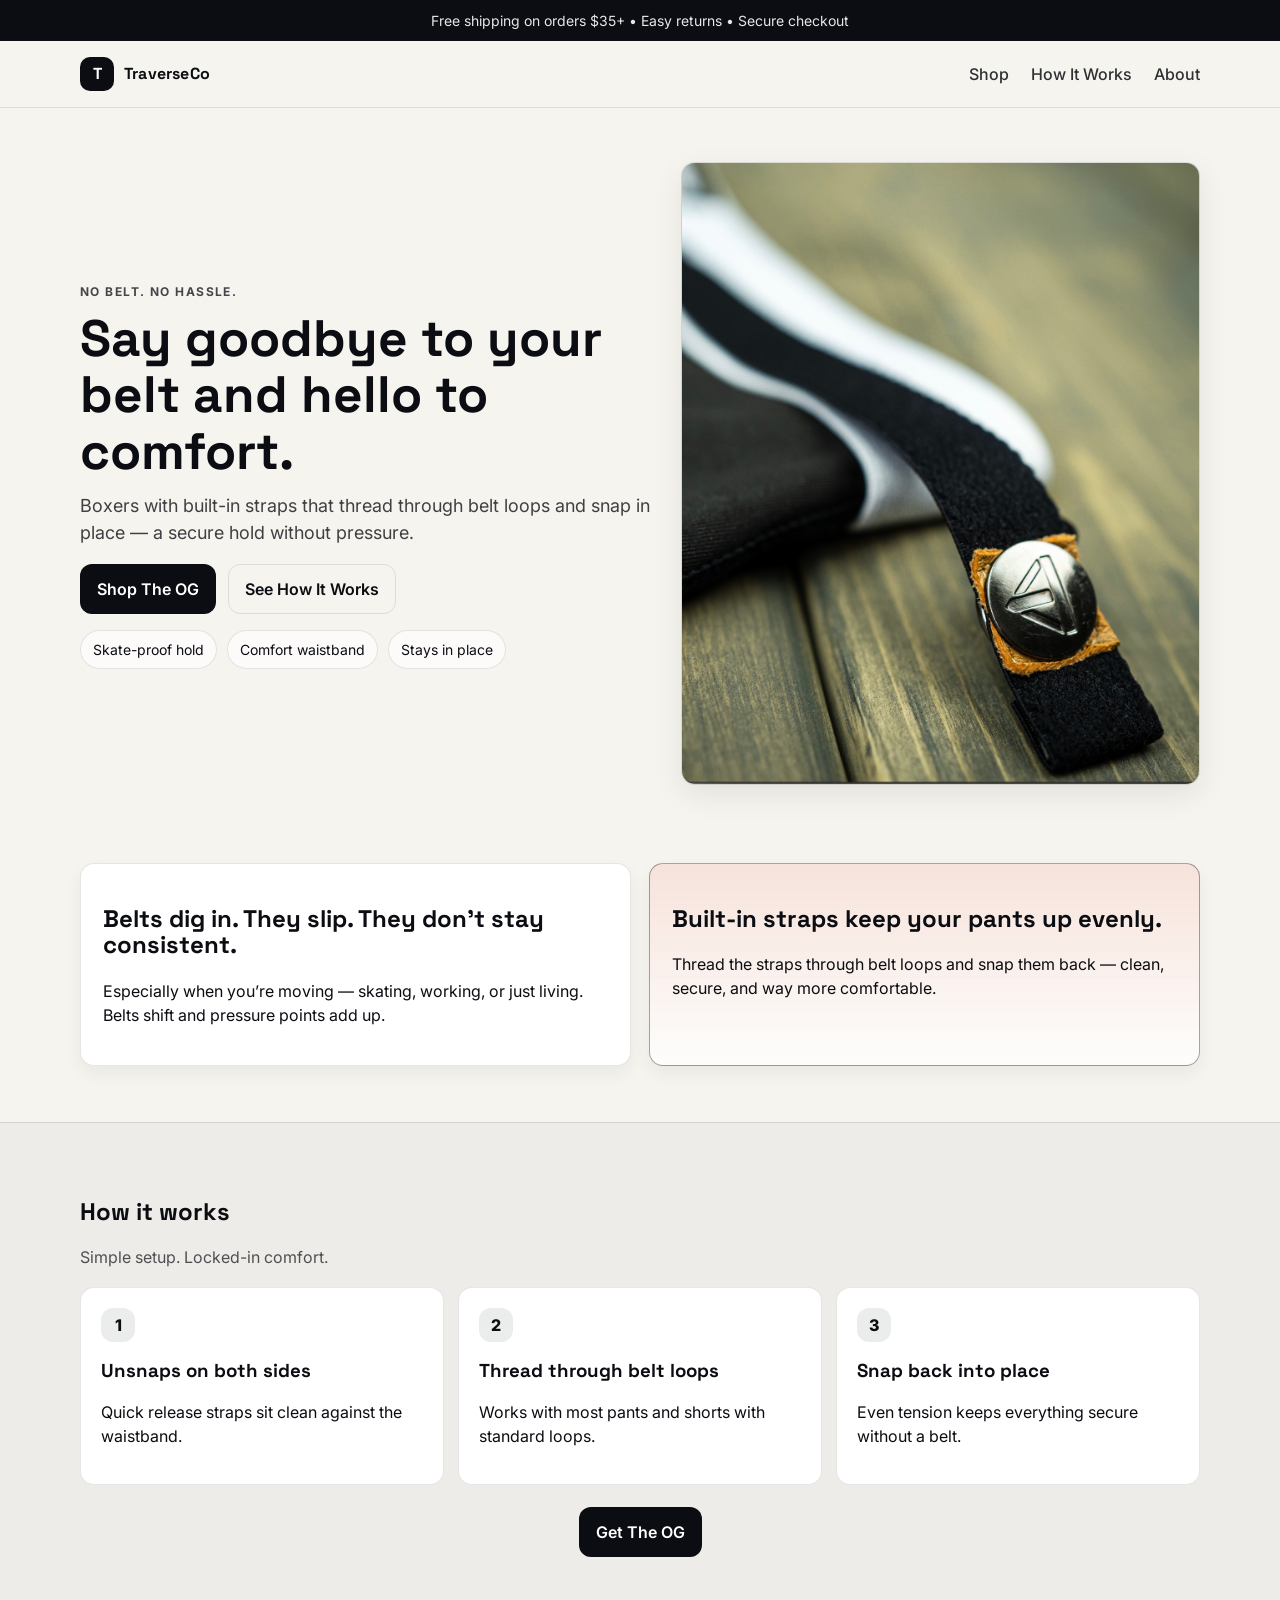
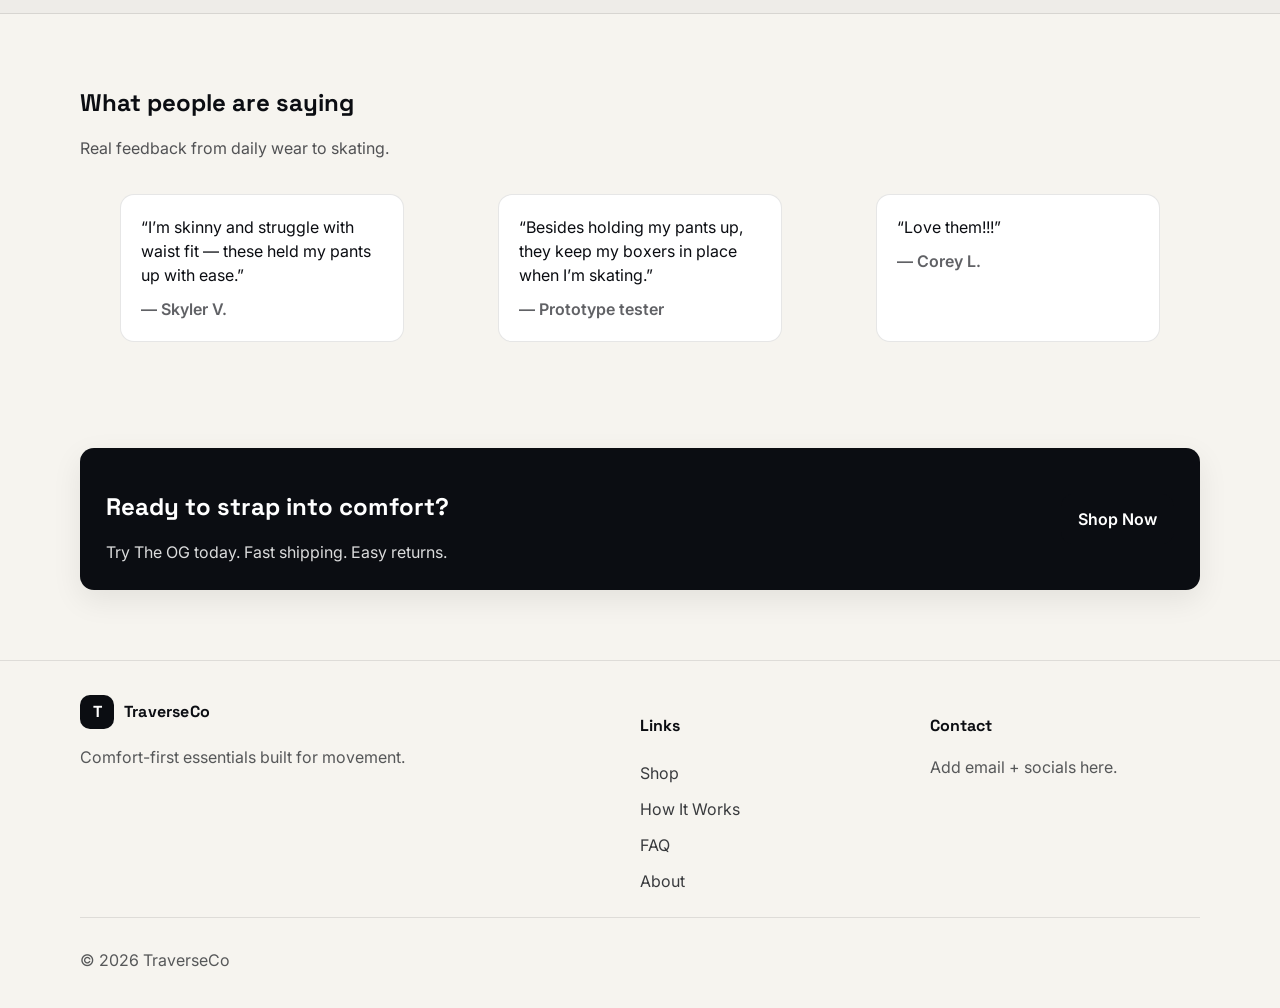
==== index.html @ 4d628160 "Add files via upload" ====
<!doctype html>
<html lang="en">
<head>
  <meta charset="utf-8" />
  <meta name="viewport" content="width=device-width,initial-scale=1" />
  <title>TraverseCo — Strap Into Comfort</title>
  <meta name="description" content="Built-in straps that keep your pants up without a belt. Comfort-first, skate-proof, everyday-ready." />

  <!-- Fonts -->
  <link rel="preconnect" href="https://fonts.googleapis.com">
  <link rel="preconnect" href="https://fonts.gstatic.com" crossorigin>
  <link href="https://fonts.googleapis.com/css2?family=Inter:wght@400;500;600&family=Space+Grotesk:wght@500;600;700&display=swap" rel="stylesheet">

  <link rel="stylesheet" href="css/style.css" />
</head>
<body>

  <!-- Top bar -->
  <div class="topbar">
    <div class="container">
      <p>Free shipping on orders $35+ • Easy returns • Secure checkout</p>
    </div>
  </div>

  <!-- Header -->
  <header class="header">
    <div class="container header-inner">
      <a class="brand" href="index.html" aria-label="TraverseCo Home">
        <span class="brand-mark">T</span>
        <span class="brand-name">TraverseCo</span>
      </a>

      <nav class="nav" aria-label="Primary">
        <a href="product.html">Shop</a>
        <a href="how-it-works.html">How It Works</a>
        <a href="about.html">About</a>
      </nav>

      <button class="hamburger" aria-label="Open menu" aria-expanded="false">
        <span></span><span></span><span></span>
      </button>
    </div>

    <div class="mobile-nav" hidden>
      <a href="product.html">Shop</a>
      <a href="how-it-works.html">How It Works</a>
      <a href="faq.html">FAQ</a>
      <a href="about.html">About</a>
    </div>
  </header>

  <!-- Hero -->
  <main>
    <section class="hero">
      <div class="container hero-grid">

        <div class="hero-copy">
          <p class="eyebrow">No belt. No hassle.</p>
          <h1>Say goodbye to your belt and hello to comfort.</h1>
          <p class="lead">
            Boxers with built-in straps that thread through belt loops and snap in place — a secure hold without pressure.
          </p>

          <div class="hero-ctas">
            <a class="btn btn-primary" href="product.html">Shop The OG</a>
            <a class="btn btn-outline" href="how-it-works.html">See How It Works</a>
          </div>

          <div class="trust-row">
            <div class="trust-pill">Skate-proof hold</div>
            <div class="trust-pill">Comfort waistband</div>
            <div class="trust-pill">Stays in place</div>
          </div>
        </div>

        <div class="hero-media" role="img" aria-label="Product lifestyle image">
          <!-- Replace with your own image -->
          <div class="media-card">
            <img src="assets/hero.jpg" alt="TraverseCo built-in strap system" class="hero-img">
        </div>

      </div>
    </section>

    <!-- Problem/Solution -->
    <section class="section">
      <div class="container two-col">
        <div class="card">
          <h2>Belts dig in. They slip. They don’t stay consistent.</h2>
          <p>Especially when you’re moving — skating, working, or just living. Belts shift and pressure points add up.</p>
        </div>
        <div class="card accent">
          <h2>Built-in straps keep your pants up evenly.</h2>
          <p>Thread the straps through belt loops and snap them back — clean, secure, and way more comfortable.</p>
        </div>
      </div>
    </section>

    <!-- How it works (3 steps) -->
    <section class="section section-muted">
      <div class="container">
        <div class="section-head">
          <h2>How it works</h2>
          <p>Simple setup. Locked-in comfort.</p>
        </div>

        <div class="steps">
          <article class="step">
            <div class="step-num">1</div>
            <h3>Unsnaps on both sides</h3>
            <p>Quick release straps sit clean against the waistband.</p>
          </article>
          <article class="step">
            <div class="step-num">2</div>
            <h3>Thread through belt loops</h3>
            <p>Works with most pants and shorts with standard loops.</p>
          </article>
          <article class="step">
            <div class="step-num">3</div>
            <h3>Snap back into place</h3>
            <p>Even tension keeps everything secure without a belt.</p>
          </article>
        </div>

        <div class="center">
          <a class="btn btn-primary" href="product.html">Get The OG</a>
        </div>
      </div>
    </section>

    <!-- Reviews -->
    <section class="section">
      <div class="container">
        <div class="section-head">
          <h2>What people are saying</h2>
          <p>Real feedback from daily wear to skating.</p>
        </div>

        <div class="reviews">
          <figure class="review">
            <blockquote>“I’m skinny and struggle with waist fit — these held my pants up with ease.”</blockquote>
            <figcaption>— Skyler V.</figcaption>
          </figure>
          <figure class="review">
            <blockquote>“Besides holding my pants up, they keep my boxers in place when I’m skating.”</blockquote>
            <figcaption>— Prototype tester</figcaption>
          </figure>
          <figure class="review">
            <blockquote>“Love them!!!”</blockquote>
            <figcaption>— Corey L.</figcaption>
          </figure>
        </div>
      </div>
    </section>

    <!-- CTA -->
    <section class="section cta">
      <div class="container cta-inner">
        <div>
          <h2>Ready to strap into comfort?</h2>
          <p>Try The OG today. Fast shipping. Easy returns.</p>
        </div>
        <a class="btn btn-primary" href="product.html">Shop Now</a>
      </div>
    </section>
  </main>

  <!-- Footer -->
  <footer class="footer">
    <div class="container footer-grid">
      <div>
        <div class="brand brand-footer">
          <span class="brand-mark">T</span>
          <span class="brand-name">TraverseCo</span>
        </div>
        <p class="muted">Comfort-first essentials built for movement.</p>
      </div>

      <div>
        <h4>Links</h4>
        <a href="product.html">Shop</a>
        <a href="how-it-works.html">How It Works</a>
        <a href="faq.html">FAQ</a>
        <a href="about.html">About</a>
      </div>

      <div>
        <h4>Contact</h4>
        <p class="muted">Add email + socials here.</p>
      </div>
    </div>
    <div class="container footer-bottom">
      <p class="muted">© <span id="year"></span> TraverseCo</p>
    </div>
  </footer>

  <script src="js/main.js"></script>
</body>
</html>
---- css/style.css ----
:root{
    --ink:#0b0d12;
    --bg:#f6f4ef;
    --muted:#8a8f98;
    --card:#ffffff;
    --border:rgba(11,13,18,.10);
    --accent:#ff4d2e; /* change this if you want a different pop color */
    --radius:14px;
    --shadow: 0 10px 30px rgba(11,13,18,.08);
  }
  
  *{box-sizing:border-box}
  html,body{height:100%}
  body{
    margin:0;
    font-family: Inter, system-ui, -apple-system, Segoe UI, Roboto, Arial, sans-serif;
    background:var(--bg);
    color:var(--ink);
    line-height:1.5;
  }
  a{color:inherit;text-decoration:none}
  img{max-width:100%;display:block}
  
  .container{width:min(1120px,92%);margin:0 auto}
  
  .topbar{
    background:var(--ink);
    color:#fff;
    font-size:14px;
  }
  .topbar p{margin:0;padding:10px 0;text-align:center;opacity:.9}
  
  .header{
    position:sticky; top:0; z-index:50;
    background:rgba(246,244,239,.86);
    backdrop-filter: blur(10px);
    border-bottom:1px solid var(--border);
  }
  .header-inner{
    display:flex; align-items:center; gap:20px;
    padding:16px 0;
  }
  .brand{display:flex; align-items:center; gap:10px; font-weight:700}
  .brand-mark{
    width:34px; height:34px; border-radius:10px;
    display:grid; place-items:center;
    background:var(--ink); color:#fff;
    font-family:"Space Grotesk", Inter, sans-serif;
  }
  .brand-name{font-family:"Space Grotesk", Inter, sans-serif; letter-spacing:.2px}
  
  .nav{margin-left:auto; display:flex; gap:22px; font-weight:500}
  .nav a{opacity:.85}
  .nav a:hover{opacity:1}
  
  .header-actions{display:flex; gap:10px}
  
  .hamburger{
    display:none;
    width:44px; height:44px;
    border:1px solid var(--border);
    background:transparent;
    border-radius:12px;
  }
  .hamburger span{
    display:block;
    height:2px;
    background:var(--ink);
    margin:6px 10px;
    border-radius:10px;
  }
  .mobile-nav{
    border-top:1px solid var(--border);
    padding:10px 0 16px;
  }
  .mobile-nav a{display:block;padding:10px 4%}
  
  .btn{
    display:inline-flex; align-items:center; justify-content:center;
    padding:12px 16px;
    border-radius:12px;
    font-weight:600;
    border:1px solid transparent;
    transition: transform .12s ease, opacity .12s ease, background .12s ease;
  }
  .btn:hover{transform: translateY(-1px)}
  .btn-primary{background:var(--ink); color:#fff}
  .btn-outline{background:transparent; border-color:var(--border)}
  .btn-ghost{background:transparent; border-color:transparent}
  
  .hero{padding:54px 0 22px}
  .hero-grid{
    display:grid;
    grid-template-columns: 1.05fr .95fr;
    gap:28px;
    align-items:center;
  }
  .eyebrow{
    display:inline-block;
    font-weight:700;
    letter-spacing:.12em;
    text-transform:uppercase;
    font-size:12px;
    opacity:.75;
    margin:0 0 10px;
  }
  h1,h2,h3,h4{
    font-family:"Space Grotesk", Inter, sans-serif;
    line-height:1.1;
  }
  h1{font-size: clamp(34px, 4vw, 54px); margin:0 0 12px}
  .lead{font-size:18px; color:rgba(11,13,18,.78); margin:0 0 18px}
  .hero-ctas{display:flex; gap:12px; flex-wrap:wrap}
  
  .trust-row{display:flex; gap:10px; flex-wrap:wrap; margin-top:16px}
  .trust-pill{
    padding:8px 12px;
    border-radius:999px;
    border:1px solid var(--border);
    background:rgba(255,255,255,.65);
    font-size:14px;
  }
  
  .hero-media .media-card{
    border-radius:var(--radius);
    background:linear-gradient(180deg, rgba(11,13,18,.06), rgba(11,13,18,.02));
    border:1px solid var(--border);
    box-shadow:var(--shadow);
    min-height:360px;
    display:grid;
    place-items:center;
    overflow:hidden;
  }
  .media-placeholder{
    opacity:.6;
    font-weight:600;
  }
  
  .section{padding:56px 0}
  .section-muted{background:rgba(11,13,18,.03); border-top:1px solid var(--border); border-bottom:1px solid var(--border)}
  .section-head{margin-bottom:18px}
  .section-head p{margin:6px 0 0; color:rgba(11,13,18,.70)}
  
  .two-col{
    display:grid;
    grid-template-columns:1fr 1fr;
    gap:18px;
  }
  .card{
    background:var(--card);
    border:1px solid var(--border);
    border-radius:var(--radius);
    padding:22px;
    box-shadow: 0 8px 18px rgba(11,13,18,.05);
  }
  .card.accent{
    border-color:rgba(0, 0, 0, 0.35);
    background:linear-gradient(180deg, rgba(255,77,46,.10), rgba(255,255,255,.8));
  }
  
  .steps{
    display:grid;
    grid-template-columns:repeat(3, 1fr);
    gap:14px;
    margin-top:18px;
  }
  .step{
    background:var(--card);
    border:1px solid var(--border);
    border-radius:var(--radius);
    padding:20px;
  }
  .step-num{
    width:34px;height:34px;border-radius:12px;
    display:grid;place-items:center;
    background:rgba(11,13,18,.08);
    font-weight:800;
    margin-bottom:10px;
  }
  .center{text-align:center;margin-top:22px}
  
  .reviews{
    display:grid;
    grid-template-columns:repeat(3, 1fr);
    gap:14px;
  }
  .review{
    background:var(--card);
    border:1px solid var(--border);
    border-radius:var(--radius);
    padding:20px;
  }
  .review blockquote{margin:0 0 10px; font-size:16px}
  .review figcaption{color:rgba(11,13,18,.65); font-weight:600}
  
  .cta{padding:34px 0 70px}
  .cta-inner{
    border-radius:var(--radius);
    background:var(--ink);
    color:#fff;
    padding:26px;
    display:flex;
    justify-content:space-between;
    align-items:center;
    gap:16px;
    box-shadow:var(--shadow);
  }
  .cta-inner p{margin:6px 0 0; opacity:.85}
  
  .footer{
    border-top:1px solid var(--border);
    padding:34px 0 20px;
  }
  .footer-grid{
    display:grid;
    grid-template-columns: 1.2fr .6fr .6fr;
    gap:20px;
  }
  .footer a{display:block; padding:6px 0; opacity:.8}
  .footer a:hover{opacity:1}
  .muted{color:rgba(11,13,18,.68)}
  .footer-bottom{border-top:1px solid var(--border); margin-top:18px; padding-top:14px}
  
  @media (max-width: 900px){
    .nav, .header-actions{display:none}
    .hamburger{display:inline-block; margin-left:auto}
    .hero-grid{grid-template-columns:1fr}
    .two-col{grid-template-columns:1fr}
    .steps{grid-template-columns:1fr}
    .reviews{grid-template-columns:1fr}
    .footer-grid{grid-template-columns:1fr}
  }
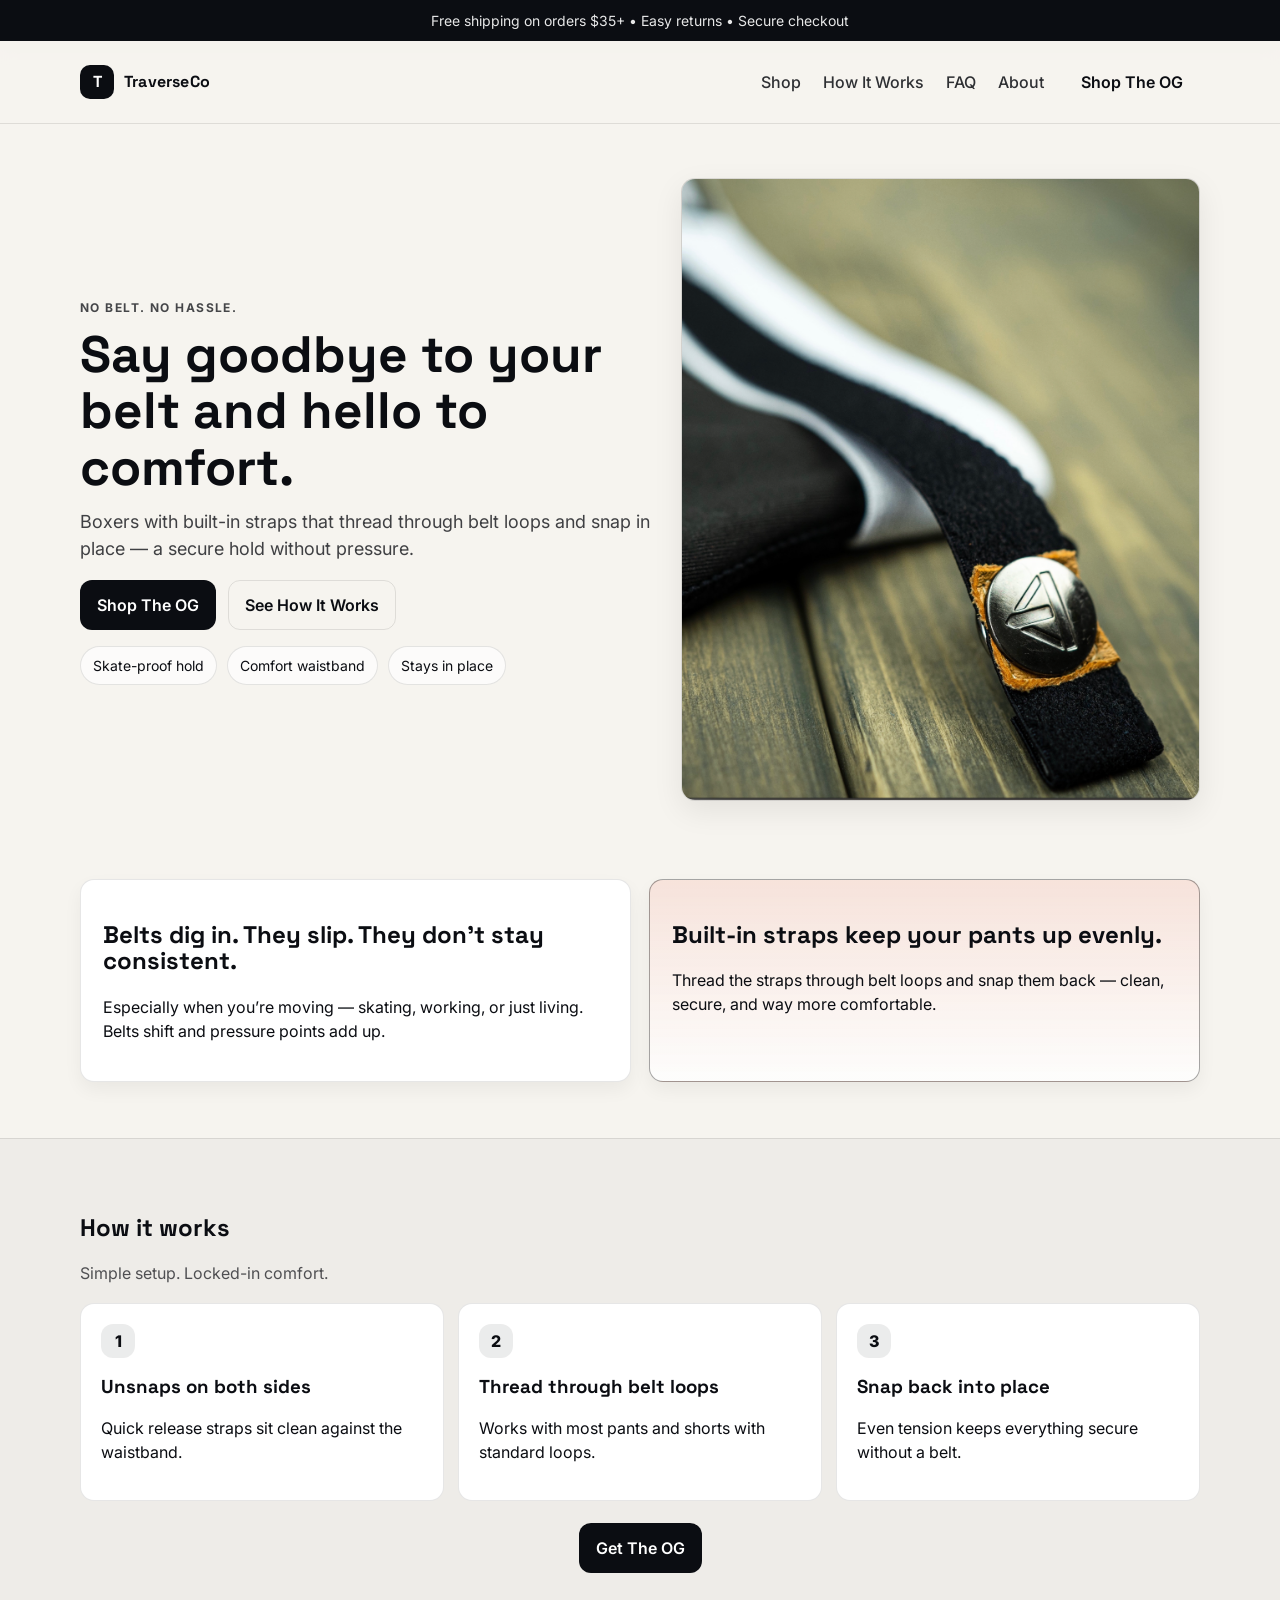
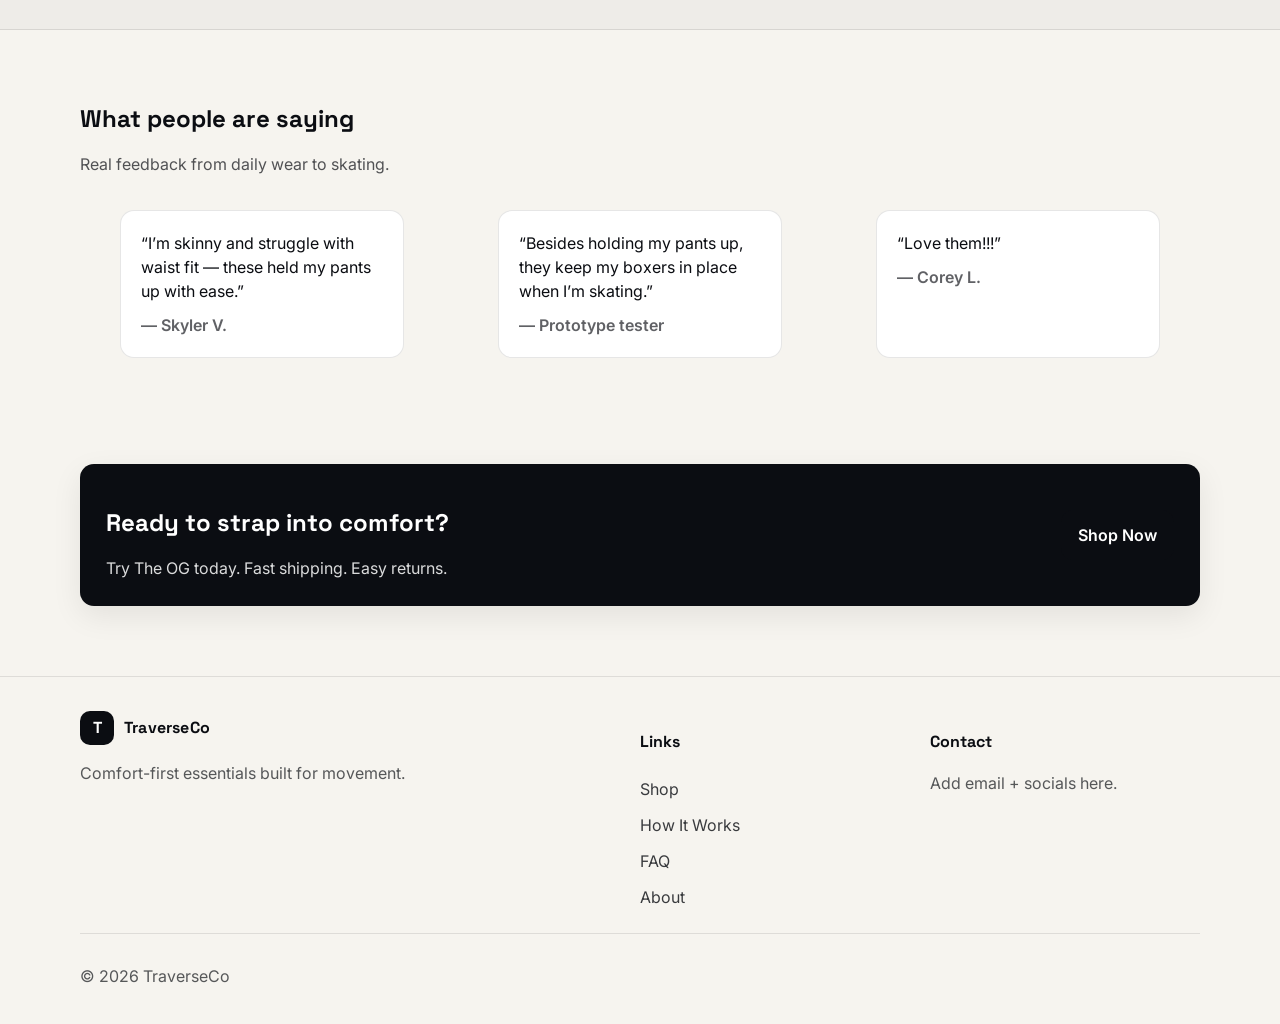
==== commit b08d6ad1: "Fix shop links + routing" ====
--- a/index.html
+++ b/index.html
@@ -31,10 +31,15 @@
       </a>
 
       <nav class="nav" aria-label="Primary">
-        <a href="product.html">Shop</a>
+        <a href="https://shop.transverseco.com/products/the-og">Shop</a>
         <a href="how-it-works.html">How It Works</a>
+        <a href="faq.html">FAQ</a>
         <a href="about.html">About</a>
       </nav>
+
+      <div class="header-actions">
+        <a class="btn btn-ghost" href="https://shop.transverseco.com/products/the-og">Shop The OG</a>
+      </div>
 
       <button class="hamburger" aria-label="Open menu" aria-expanded="false">
         <span></span><span></span><span></span>
@@ -42,7 +47,7 @@
     </div>
 
     <div class="mobile-nav" hidden>
-      <a href="product.html">Shop</a>
+      <a href="https://shop.transverseco.com/products/the-og">Shop</a>
       <a href="how-it-works.html">How It Works</a>
       <a href="faq.html">FAQ</a>
       <a href="about.html">About</a>
@@ -62,7 +67,7 @@
           </p>
 
           <div class="hero-ctas">
-            <a class="btn btn-primary" href="product.html">Shop The OG</a>
+            <a class="btn btn-primary" href="https://shop.transverseco.com/products/the-og">Shop The OG</a>
             <a class="btn btn-outline" href="how-it-works.html">See How It Works</a>
           </div>
 
@@ -123,7 +128,7 @@
         </div>
 
         <div class="center">
-          <a class="btn btn-primary" href="product.html">Get The OG</a>
+          <a class="btn btn-primary" href="https://shop.transverseco.com/products/the-og">Get The OG</a>
         </div>
       </div>
     </section>
@@ -160,7 +165,7 @@
           <h2>Ready to strap into comfort?</h2>
           <p>Try The OG today. Fast shipping. Easy returns.</p>
         </div>
-        <a class="btn btn-primary" href="product.html">Shop Now</a>
+        <a class="btn btn-primary" href="https://shop.transverseco.com/products/the-og">Shop Now</a>
       </div>
     </section>
   </main>
@@ -178,7 +183,7 @@
 
       <div>
         <h4>Links</h4>
-        <a href="product.html">Shop</a>
+        <a href="https://shop.transverseco.com/products/the-og">Shop</a>
         <a href="how-it-works.html">How It Works</a>
         <a href="faq.html">FAQ</a>
         <a href="about.html">About</a>
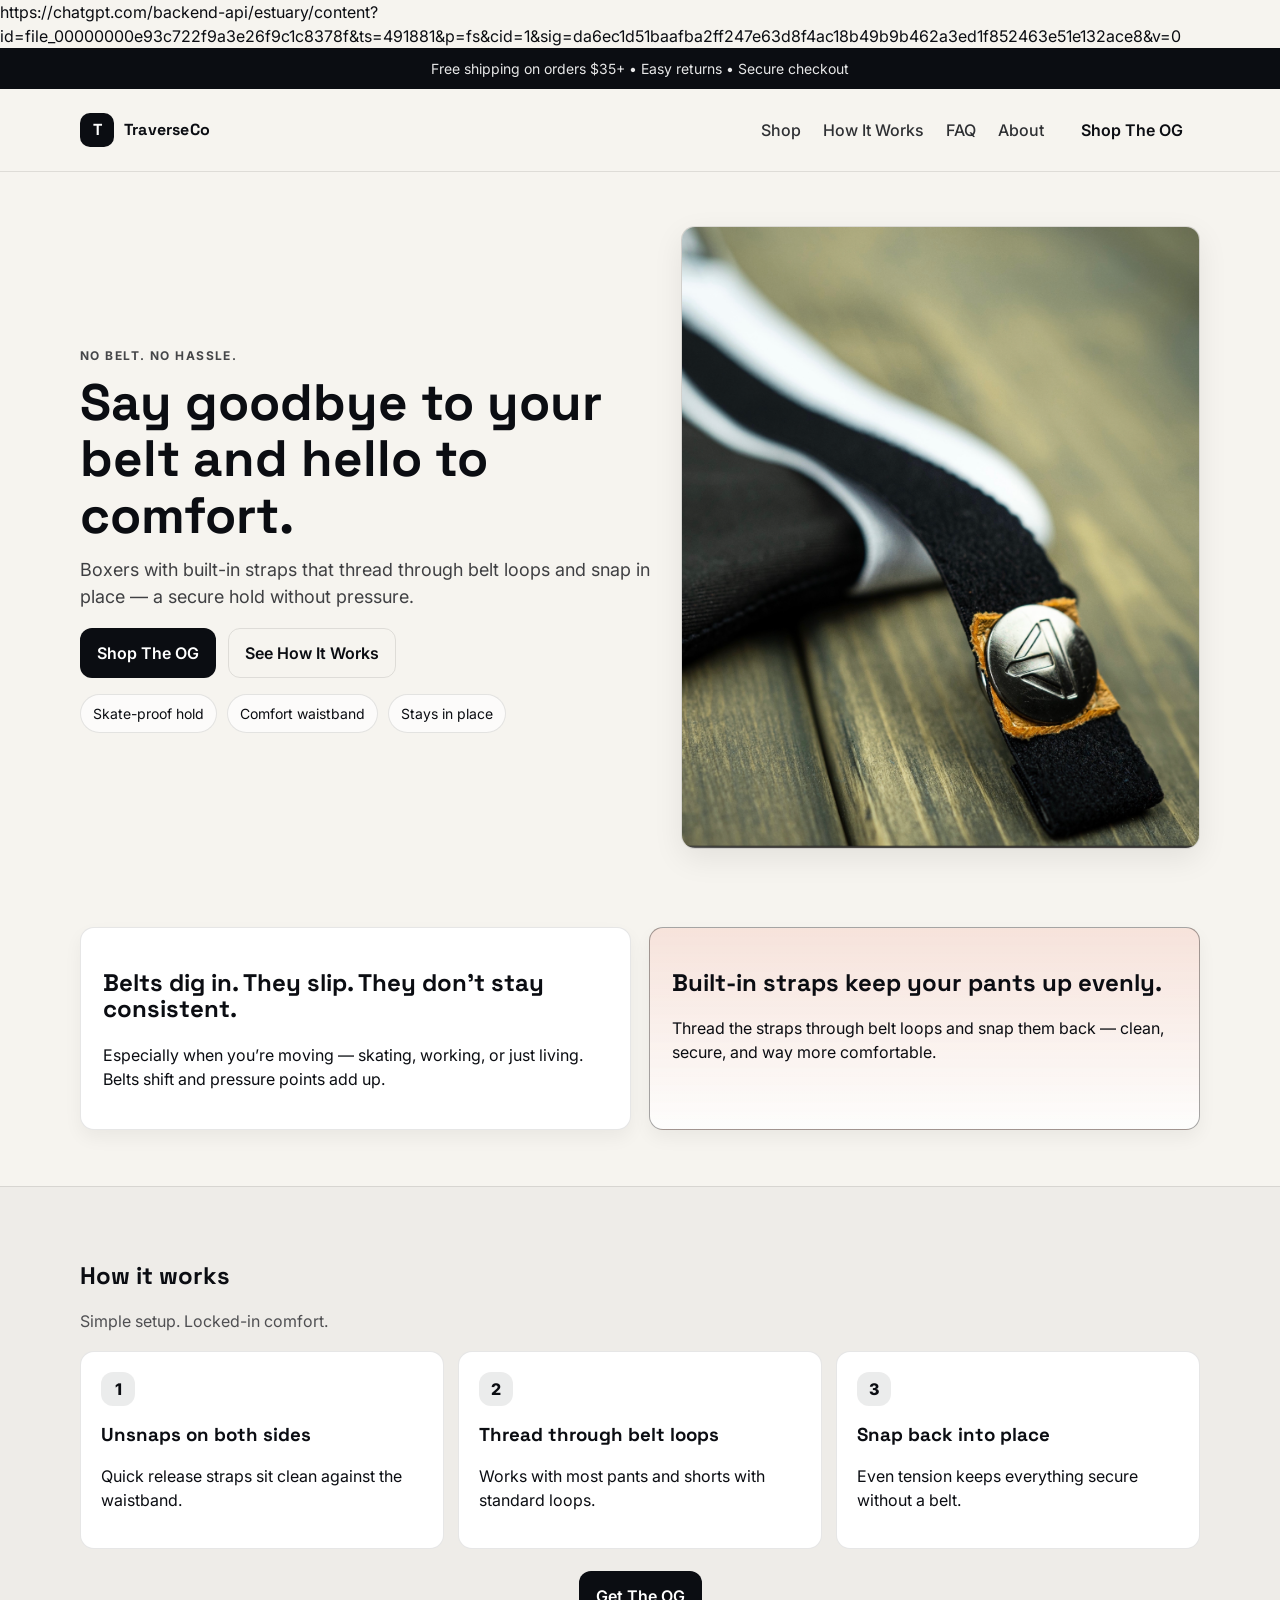
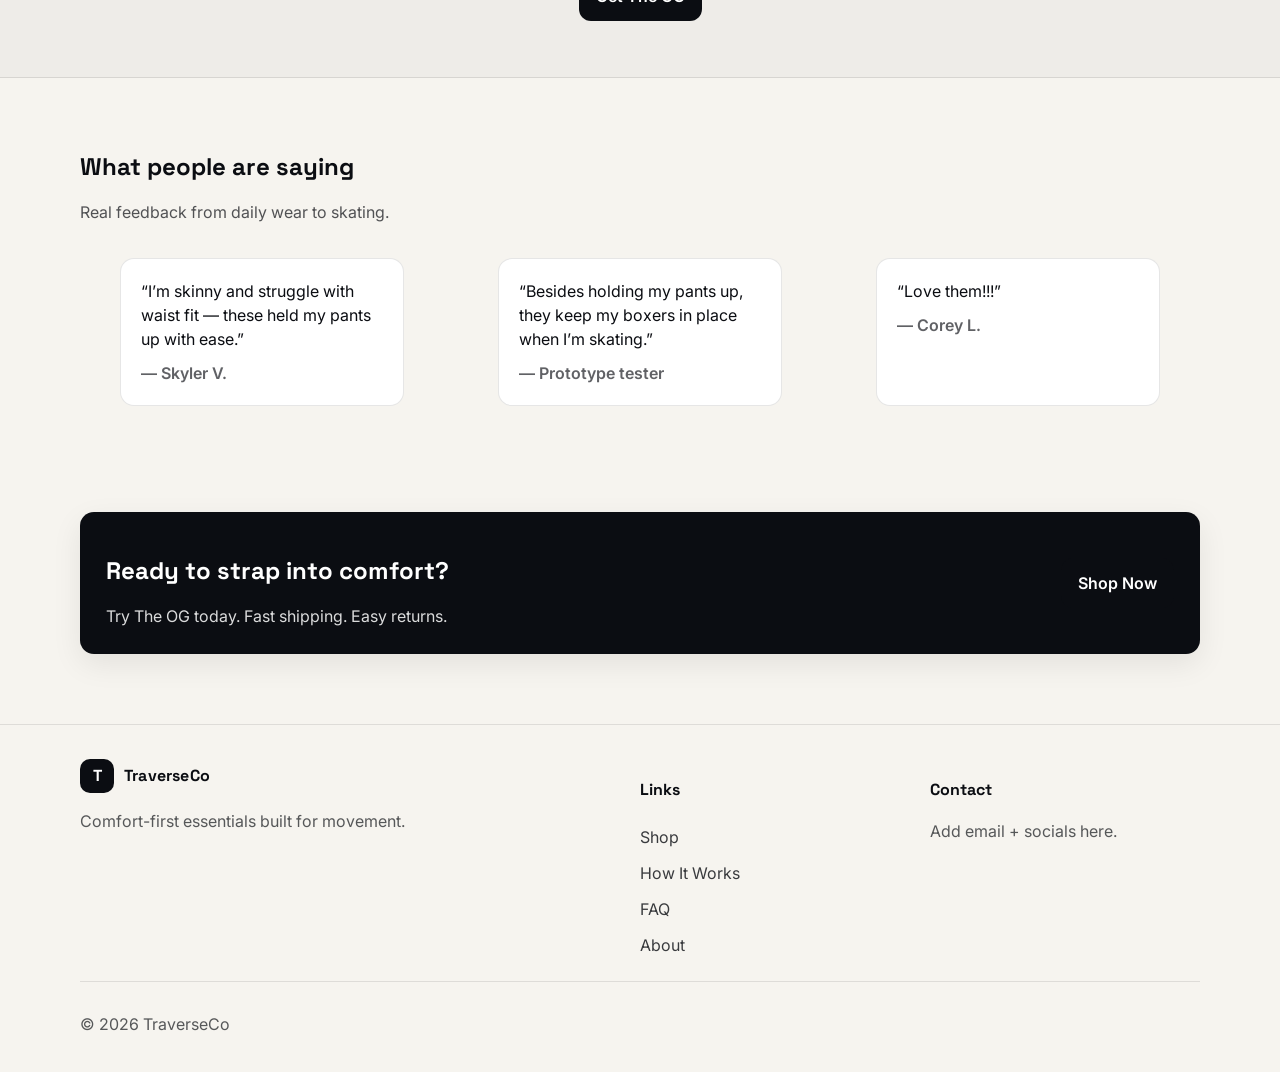
==== commit 5662b9ec: "Add custom favicon" ====
--- a/index.html
+++ b/index.html
@@ -4,12 +4,14 @@
   <meta charset="utf-8" />
   <meta name="viewport" content="width=device-width,initial-scale=1" />
   <title>TraverseCo — Strap Into Comfort</title>
+  <link rel="icon" type="image/png" href="assets/favicon.png">
+
   <meta name="description" content="Built-in straps that keep your pants up without a belt. Comfort-first, skate-proof, everyday-ready." />
 
   <!-- Fonts -->
   <link rel="preconnect" href="https://fonts.googleapis.com">
   <link rel="preconnect" href="https://fonts.gstatic.com" crossorigin>
-  <link href="https://fonts.googleapis.com/css2?family=Inter:wght@400;500;600&family=Space+Grotesk:wght@500;600;700&display=swap" rel="stylesheet">
+  <link href="https://fonts.googleapis.com/css2?family=Inter:wght@400;500;600&family=Space+Grotesk:wght@500;600;700&display=swap" rel="stylesheet">https://chatgpt.com/backend-api/estuary/content?id=file_00000000e93c722f9a3e26f9c1c8378f&ts=491881&p=fs&cid=1&sig=da6ec1d51baafba2ff247e63d8f4ac18b49b9b462a3ed1f852463e51e132ace8&v=0
 
   <link rel="stylesheet" href="css/style.css" />
 </head>
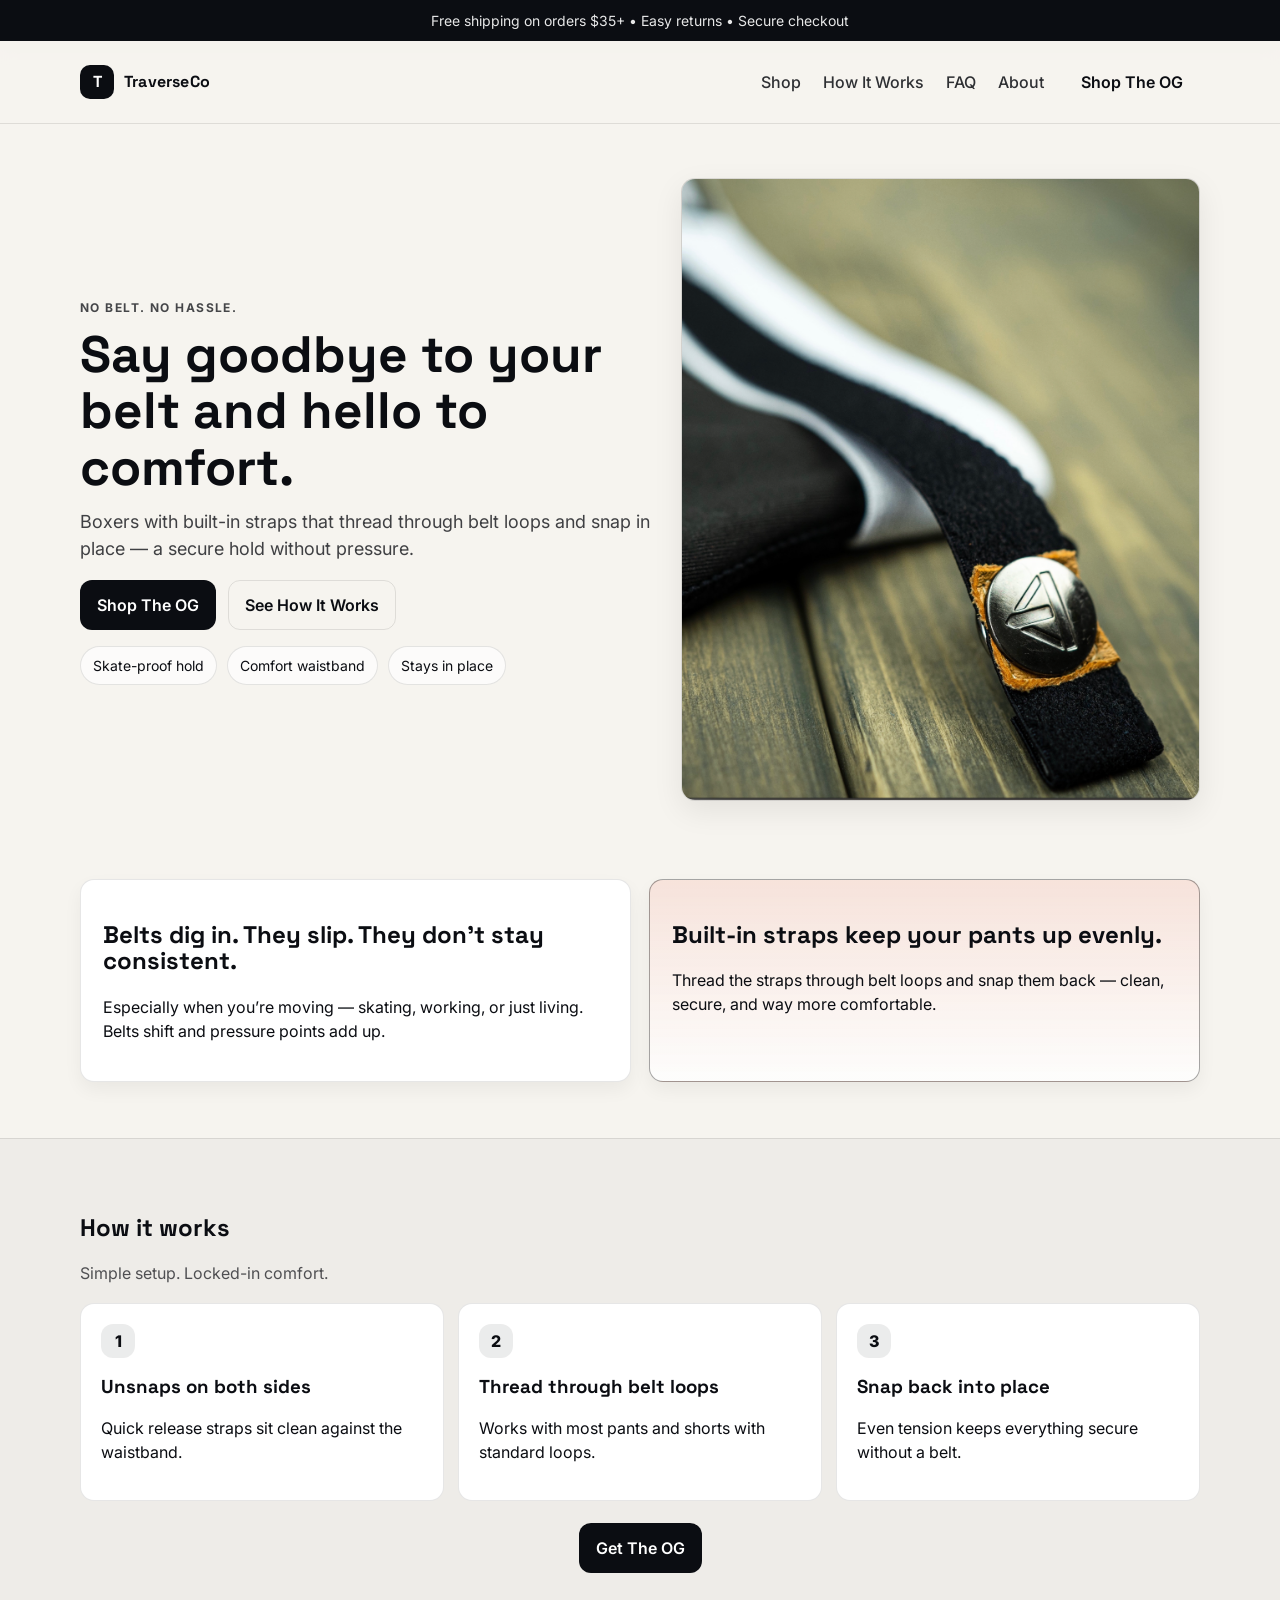
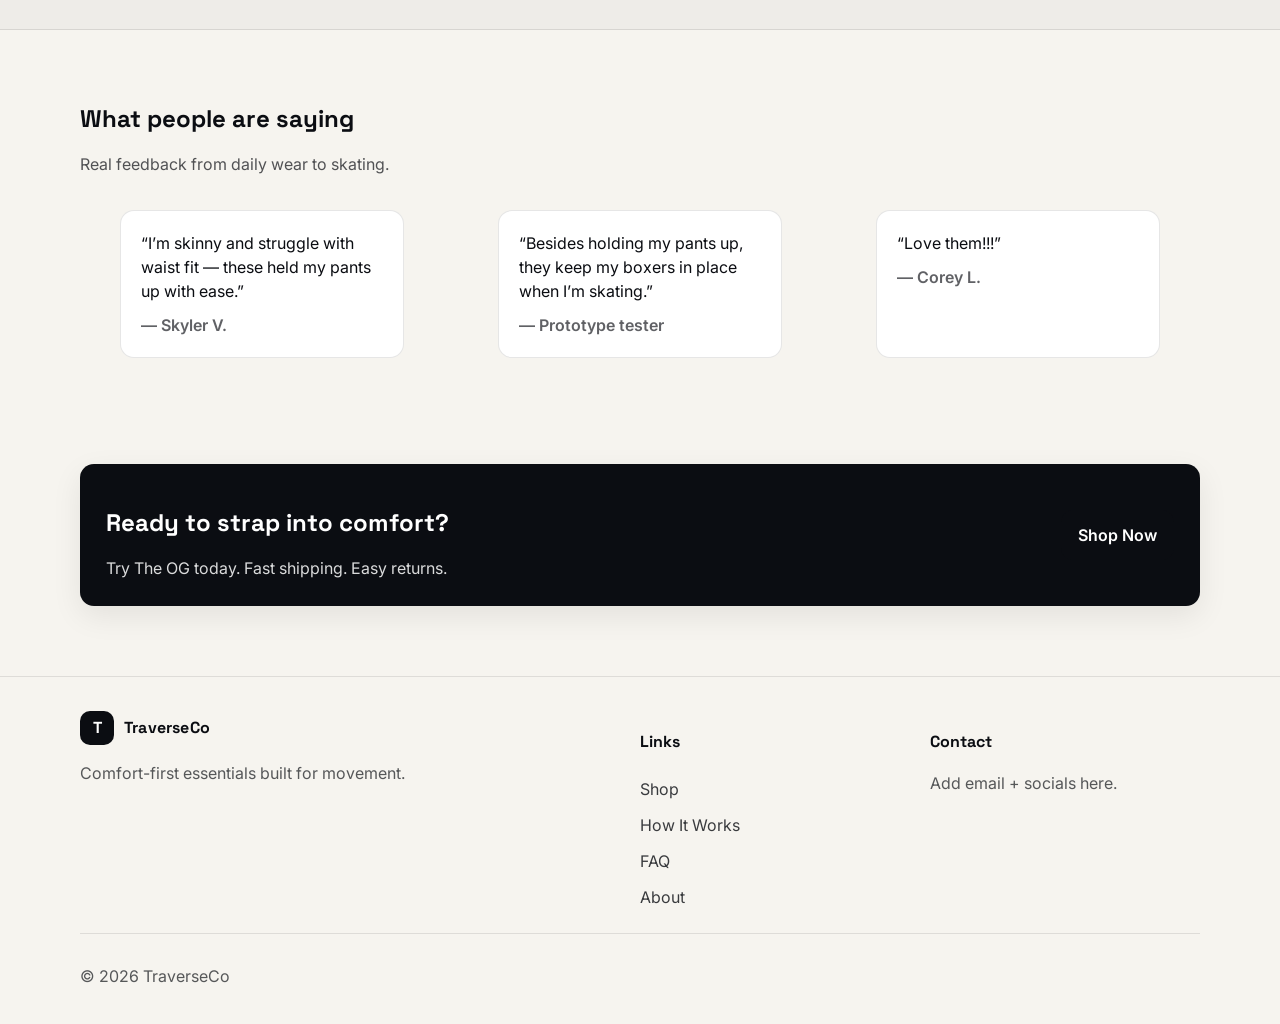
==== commit 608362b3: "Fix stray ChatGPT URL + hero markup" ====
--- a/index.html
+++ b/index.html
@@ -4,6 +4,8 @@
   <meta charset="utf-8" />
   <meta name="viewport" content="width=device-width,initial-scale=1" />
   <title>TraverseCo — Strap Into Comfort</title>
+
+  <!-- Favicon -->
   <link rel="icon" type="image/png" href="assets/favicon.png">
 
   <meta name="description" content="Built-in straps that keep your pants up without a belt. Comfort-first, skate-proof, everyday-ready." />
@@ -11,7 +13,7 @@
   <!-- Fonts -->
   <link rel="preconnect" href="https://fonts.googleapis.com">
   <link rel="preconnect" href="https://fonts.gstatic.com" crossorigin>
-  <link href="https://fonts.googleapis.com/css2?family=Inter:wght@400;500;600&family=Space+Grotesk:wght@500;600;700&display=swap" rel="stylesheet">https://chatgpt.com/backend-api/estuary/content?id=file_00000000e93c722f9a3e26f9c1c8378f&ts=491881&p=fs&cid=1&sig=da6ec1d51baafba2ff247e63d8f4ac18b49b9b462a3ed1f852463e51e132ace8&v=0
+  <link href="https://fonts.googleapis.com/css2?family=Inter:wght@400;500;600&family=Space+Grotesk:wght@500;600;700&display=swap" rel="stylesheet">
 
   <link rel="stylesheet" href="css/style.css" />
 </head>
@@ -81,9 +83,9 @@
         </div>
 
         <div class="hero-media" role="img" aria-label="Product lifestyle image">
-          <!-- Replace with your own image -->
           <div class="media-card">
             <img src="assets/hero.jpg" alt="TraverseCo built-in strap system" class="hero-img">
+          </div>
         </div>
 
       </div>
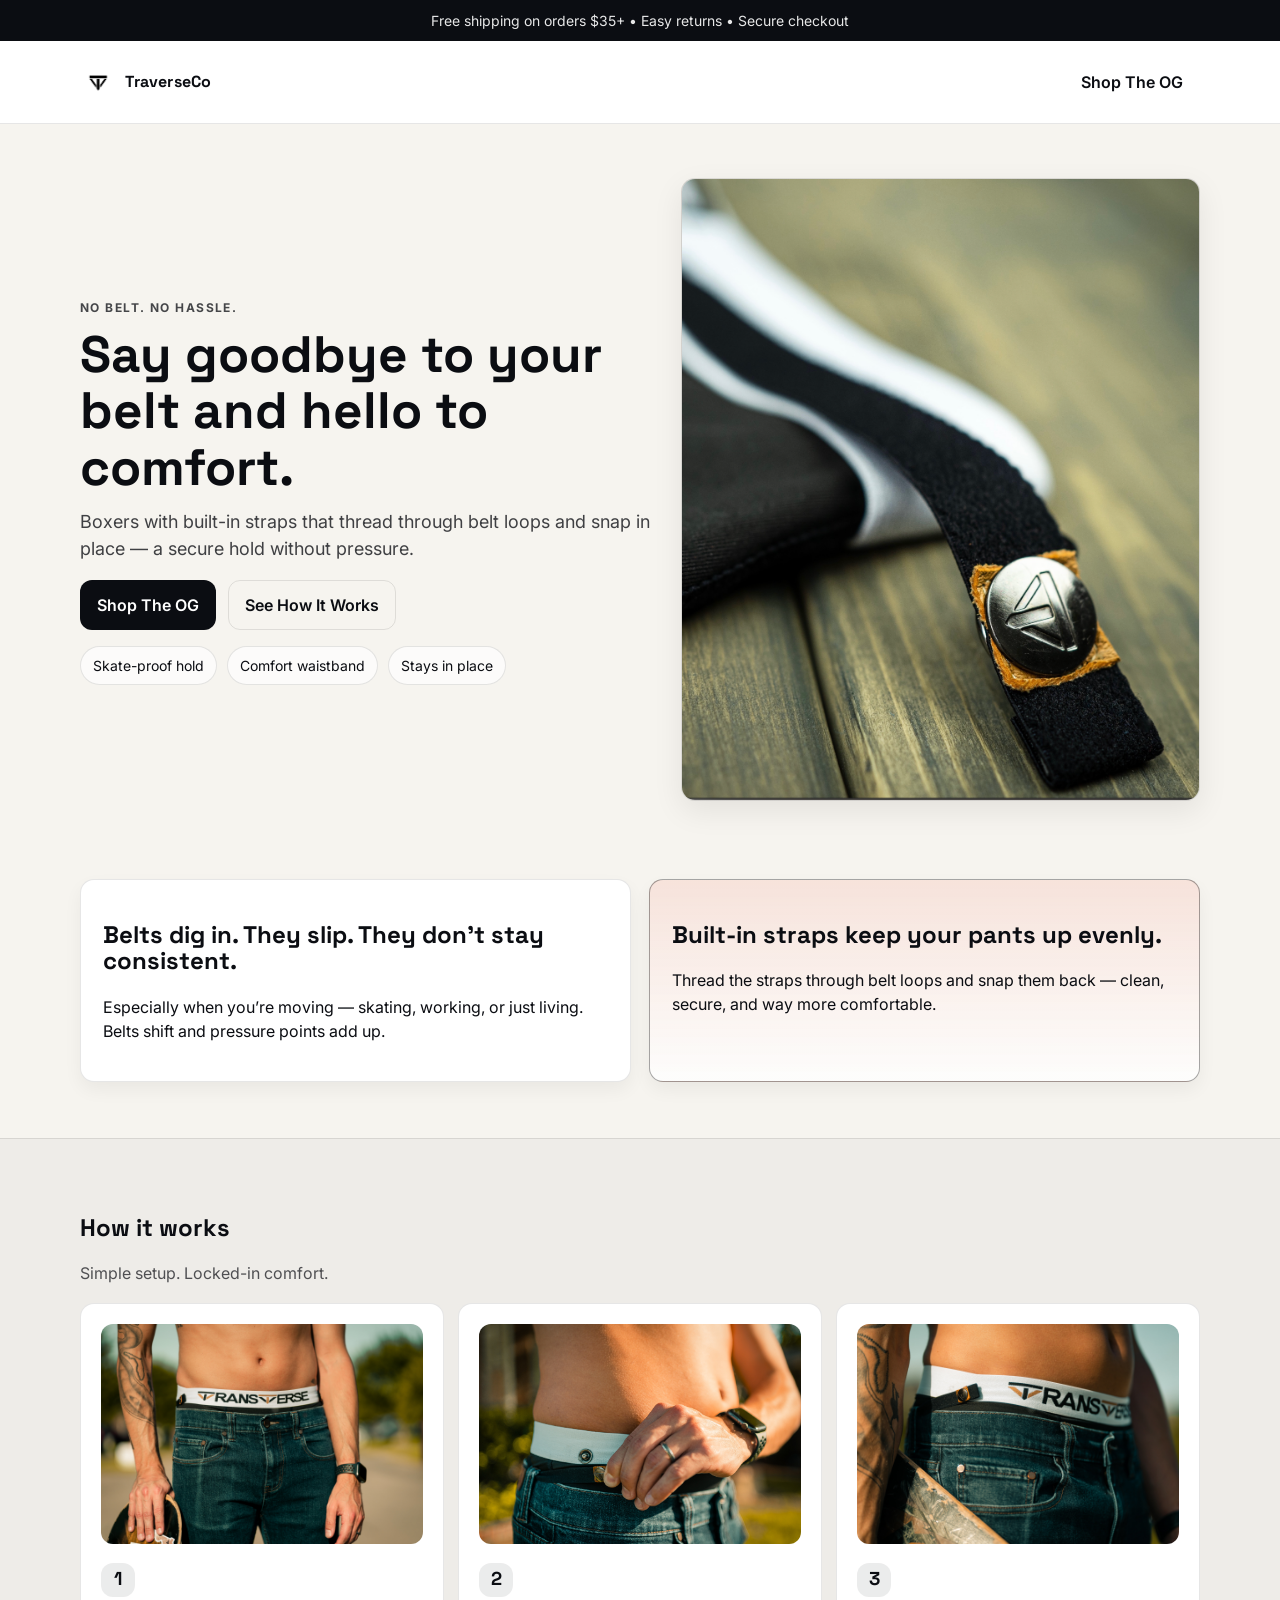
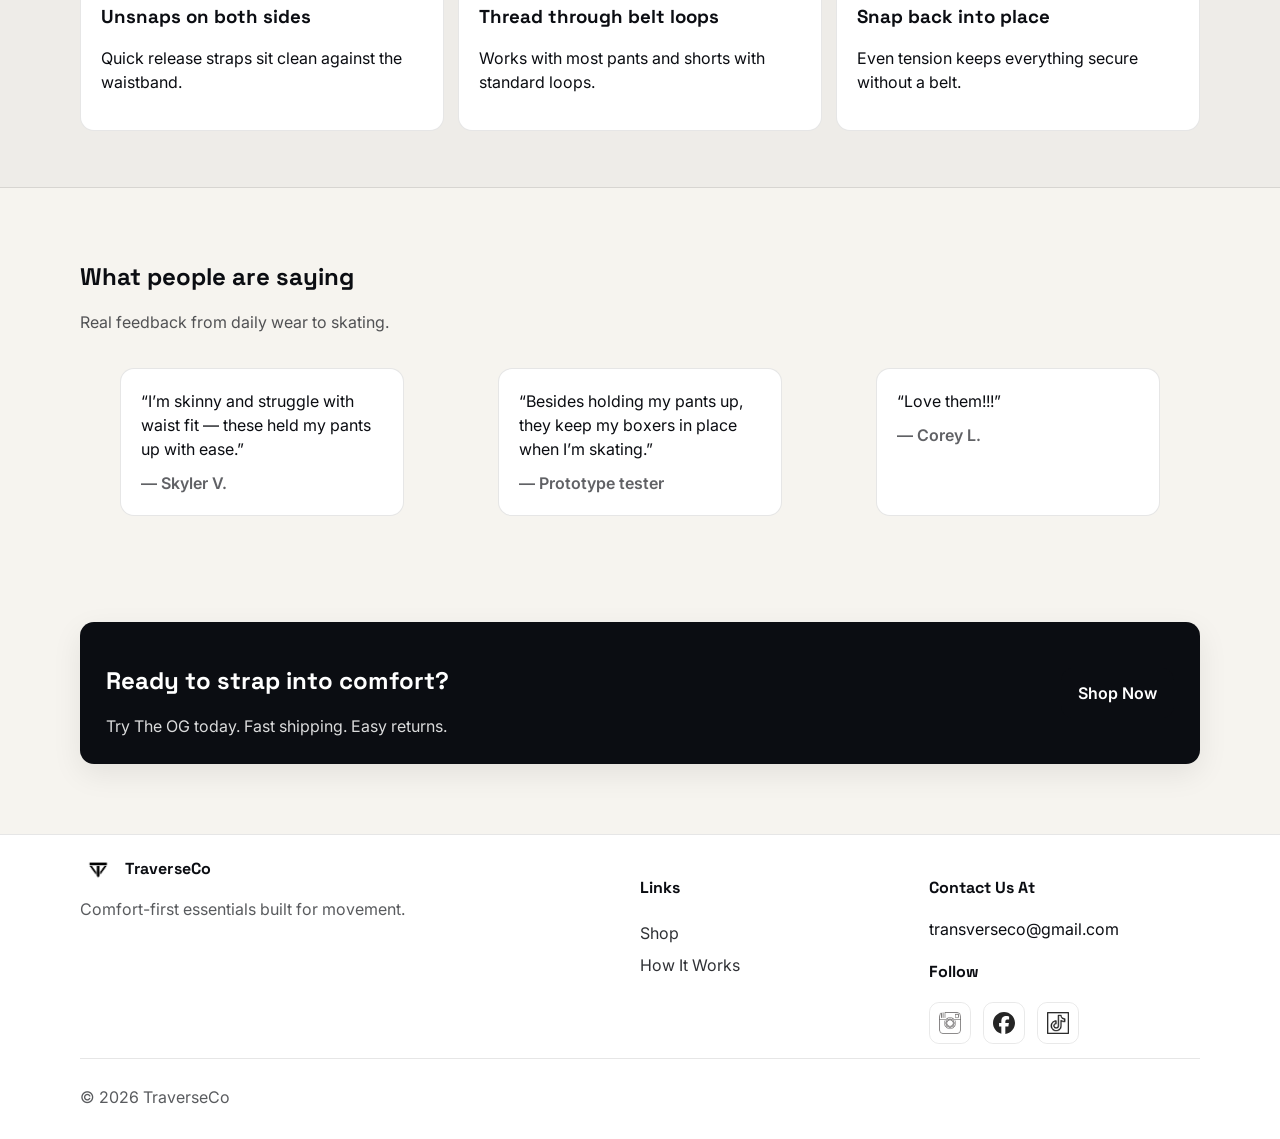
==== commit da7e60a7: "Updated footer and socials" ====
--- a/index.html
+++ b/index.html
@@ -30,16 +30,9 @@
   <header class="header">
     <div class="container header-inner">
       <a class="brand" href="index.html" aria-label="TraverseCo Home">
-        <span class="brand-mark">T</span>
+        <img src="assets/logo.png" alt="TraverseCo logo" class="brand-logo">
         <span class="brand-name">TraverseCo</span>
       </a>
-
-      <nav class="nav" aria-label="Primary">
-        <a href="https://shop.transverseco.com/products/the-og">Shop</a>
-        <a href="how-it-works.html">How It Works</a>
-        <a href="faq.html">FAQ</a>
-        <a href="about.html">About</a>
-      </nav>
 
       <div class="header-actions">
         <a class="btn btn-ghost" href="https://shop.transverseco.com/products/the-og">Shop The OG</a>
@@ -52,7 +45,7 @@
 
     <div class="mobile-nav" hidden>
       <a href="https://shop.transverseco.com/products/the-og">Shop</a>
-      <a href="how-it-works.html">How It Works</a>
+      <a href="#how-it-works">How It Works</a>
       <a href="faq.html">FAQ</a>
       <a href="about.html">About</a>
     </div>
@@ -72,7 +65,8 @@
 
           <div class="hero-ctas">
             <a class="btn btn-primary" href="https://shop.transverseco.com/products/the-og">Shop The OG</a>
-            <a class="btn btn-outline" href="how-it-works.html">See How It Works</a>
+            <!-- UPDATED: jump to section -->
+            <a class="btn btn-outline" href="#how-it-works">See How It Works</a>
           </div>
 
           <div class="trust-row">
@@ -105,37 +99,53 @@
       </div>
     </section>
 
-    <!-- How it works (3 steps) -->
-    <section class="section section-muted">
-      <div class="container">
-        <div class="section-head">
-          <h2>How it works</h2>
-          <p>Simple setup. Locked-in comfort.</p>
-        </div>
-
-        <div class="steps">
-          <article class="step">
-            <div class="step-num">1</div>
-            <h3>Unsnaps on both sides</h3>
-            <p>Quick release straps sit clean against the waistband.</p>
-          </article>
-          <article class="step">
-            <div class="step-num">2</div>
-            <h3>Thread through belt loops</h3>
-            <p>Works with most pants and shorts with standard loops.</p>
-          </article>
-          <article class="step">
-            <div class="step-num">3</div>
-            <h3>Snap back into place</h3>
-            <p>Even tension keeps everything secure without a belt.</p>
-          </article>
-        </div>
-
-        <div class="center">
-          <a class="btn btn-primary" href="https://shop.transverseco.com/products/the-og">Get The OG</a>
-        </div>
-      </div>
-    </section>
+   <!-- How it works (3 steps) -->
+   <!-- UPDATED: added id for anchor scrolling -->
+<section id="how-it-works" class="section section-muted">
+  <div class="container">
+    <div class="section-head">
+      <h2>How it works</h2>
+      <p>Simple setup. Locked-in comfort.</p>
+    </div>
+
+    <div class="steps">
+
+      <article class="step">
+        <img src="assets/how-step-0.JPG" alt="Not threaded through belt loops" class="step-img">
+
+        <h3>
+          <span class="step-num">1</span>
+          Unsnaps on both sides
+        </h3>
+
+        <p>Quick release straps sit clean against the waistband.</p>
+      </article>
+
+      <article class="step">
+        <img src="assets/how-step-1.JPG" alt="Thread through belt loops" class="step-img">
+
+        <h3>
+          <span class="step-num">2</span>
+          Thread through belt loops
+        </h3>
+
+        <p>Works with most pants and shorts with standard loops.</p>
+      </article>
+
+      <article class="step">
+        <img src="assets/how-step-2.JPG" alt="Threaded through belt loops" class="step-img">
+
+        <h3>
+          <span class="step-num">3</span>
+          Snap back into place
+        </h3>
+
+        <p>Even tension keeps everything secure without a belt.</p>
+      </article>
+
+    </div>
+  </div>
+</section>
 
     <!-- Reviews -->
     <section class="section">
@@ -179,8 +189,8 @@
     <div class="container footer-grid">
       <div>
         <div class="brand brand-footer">
-          <span class="brand-mark">T</span>
-          <span class="brand-name">TraverseCo</span>
+          <img src="assets/logo.png" alt="TraverseCo logo" class="brand-logo">
+                    <span class="brand-name">TraverseCo</span>
         </div>
         <p class="muted">Comfort-first essentials built for movement.</p>
       </div>
@@ -188,15 +198,31 @@
       <div>
         <h4>Links</h4>
         <a href="https://shop.transverseco.com/products/the-og">Shop</a>
-        <a href="how-it-works.html">How It Works</a>
-        <a href="faq.html">FAQ</a>
-        <a href="about.html">About</a>
+        <a href="#how-it-works">How It Works</a>
       </div>
 
       <div>
-        <h4>Contact</h4>
-        <p class="muted">Add email + socials here.</p>
-      </div>
+        <h4>Contact Us At </h4>
+        <P>transverseco@gmail.com</P>
+        <div>
+          <h4>Follow</h4>
+        
+          <div class="socials">
+        
+            <a href="https://www.instagram.com/transverseco" target="_blank" aria-label="Instagram">
+              <img src="assets/insta.png" alt="Instagram">
+            </a>
+        
+            <a href="https://www.facebook.com/TransverseCo/" target="_blank" aria-label="Facebook">
+              <img src="assets/facebook.svg" alt="Facebook">
+            </a>
+        
+            <a href="https://www.tiktok.com/@transverseco" target="_blank" aria-label="TikTok">
+              <img src="assets/tiktok.png" alt="TikTok">
+            </a>
+        
+          </div>
+        </div>      </div>
     </div>
     <div class="container footer-bottom">
       <p class="muted">© <span id="year"></span> TraverseCo</p>
--- a/css/style.css
+++ b/css/style.css
@@ -1,233 +1,338 @@
 :root{
-    --ink:#0b0d12;
-    --bg:#f6f4ef;
-    --muted:#8a8f98;
-    --card:#ffffff;
-    --border:rgba(11,13,18,.10);
-    --accent:#ff4d2e; /* change this if you want a different pop color */
-    --radius:14px;
-    --shadow: 0 10px 30px rgba(11,13,18,.08);
-  }
-  
-  *{box-sizing:border-box}
-  html,body{height:100%}
-  body{
-    margin:0;
-    font-family: Inter, system-ui, -apple-system, Segoe UI, Roboto, Arial, sans-serif;
-    background:var(--bg);
-    color:var(--ink);
-    line-height:1.5;
-  }
-  a{color:inherit;text-decoration:none}
-  img{max-width:100%;display:block}
-  
-  .container{width:min(1120px,92%);margin:0 auto}
-  
-  .topbar{
-    background:var(--ink);
-    color:#fff;
-    font-size:14px;
-  }
-  .topbar p{margin:0;padding:10px 0;text-align:center;opacity:.9}
-  
-  .header{
-    position:sticky; top:0; z-index:50;
-    background:rgba(246,244,239,.86);
-    backdrop-filter: blur(10px);
-    border-bottom:1px solid var(--border);
-  }
-  .header-inner{
-    display:flex; align-items:center; gap:20px;
-    padding:16px 0;
-  }
-  .brand{display:flex; align-items:center; gap:10px; font-weight:700}
-  .brand-mark{
-    width:34px; height:34px; border-radius:10px;
-    display:grid; place-items:center;
-    background:var(--ink); color:#fff;
-    font-family:"Space Grotesk", Inter, sans-serif;
-  }
-  .brand-name{font-family:"Space Grotesk", Inter, sans-serif; letter-spacing:.2px}
-  
-  .nav{margin-left:auto; display:flex; gap:22px; font-weight:500}
-  .nav a{opacity:.85}
-  .nav a:hover{opacity:1}
-  
-  .header-actions{display:flex; gap:10px}
-  
-  .hamburger{
-    display:none;
-    width:44px; height:44px;
-    border:1px solid var(--border);
-    background:transparent;
-    border-radius:12px;
-  }
-  .hamburger span{
-    display:block;
-    height:2px;
-    background:var(--ink);
-    margin:6px 10px;
-    border-radius:10px;
-  }
-  .mobile-nav{
-    border-top:1px solid var(--border);
-    padding:10px 0 16px;
-  }
-  .mobile-nav a{display:block;padding:10px 4%}
-  
-  .btn{
-    display:inline-flex; align-items:center; justify-content:center;
-    padding:12px 16px;
-    border-radius:12px;
-    font-weight:600;
-    border:1px solid transparent;
-    transition: transform .12s ease, opacity .12s ease, background .12s ease;
-  }
-  .btn:hover{transform: translateY(-1px)}
-  .btn-primary{background:var(--ink); color:#fff}
-  .btn-outline{background:transparent; border-color:var(--border)}
-  .btn-ghost{background:transparent; border-color:transparent}
-  
-  .hero{padding:54px 0 22px}
-  .hero-grid{
-    display:grid;
-    grid-template-columns: 1.05fr .95fr;
-    gap:28px;
-    align-items:center;
-  }
-  .eyebrow{
-    display:inline-block;
-    font-weight:700;
-    letter-spacing:.12em;
-    text-transform:uppercase;
-    font-size:12px;
-    opacity:.75;
-    margin:0 0 10px;
-  }
-  h1,h2,h3,h4{
-    font-family:"Space Grotesk", Inter, sans-serif;
-    line-height:1.1;
-  }
-  h1{font-size: clamp(34px, 4vw, 54px); margin:0 0 12px}
-  .lead{font-size:18px; color:rgba(11,13,18,.78); margin:0 0 18px}
-  .hero-ctas{display:flex; gap:12px; flex-wrap:wrap}
-  
-  .trust-row{display:flex; gap:10px; flex-wrap:wrap; margin-top:16px}
-  .trust-pill{
-    padding:8px 12px;
-    border-radius:999px;
-    border:1px solid var(--border);
-    background:rgba(255,255,255,.65);
-    font-size:14px;
-  }
-  
-  .hero-media .media-card{
-    border-radius:var(--radius);
-    background:linear-gradient(180deg, rgba(11,13,18,.06), rgba(11,13,18,.02));
-    border:1px solid var(--border);
-    box-shadow:var(--shadow);
-    min-height:360px;
-    display:grid;
-    place-items:center;
-    overflow:hidden;
-  }
-  .media-placeholder{
-    opacity:.6;
-    font-weight:600;
-  }
-  
-  .section{padding:56px 0}
-  .section-muted{background:rgba(11,13,18,.03); border-top:1px solid var(--border); border-bottom:1px solid var(--border)}
-  .section-head{margin-bottom:18px}
-  .section-head p{margin:6px 0 0; color:rgba(11,13,18,.70)}
-  
-  .two-col{
-    display:grid;
-    grid-template-columns:1fr 1fr;
-    gap:18px;
-  }
-  .card{
-    background:var(--card);
-    border:1px solid var(--border);
-    border-radius:var(--radius);
-    padding:22px;
-    box-shadow: 0 8px 18px rgba(11,13,18,.05);
-  }
-  .card.accent{
-    border-color:rgba(0, 0, 0, 0.35);
-    background:linear-gradient(180deg, rgba(255,77,46,.10), rgba(255,255,255,.8));
-  }
-  
-  .steps{
-    display:grid;
-    grid-template-columns:repeat(3, 1fr);
-    gap:14px;
-    margin-top:18px;
-  }
-  .step{
-    background:var(--card);
-    border:1px solid var(--border);
-    border-radius:var(--radius);
-    padding:20px;
-  }
-  .step-num{
-    width:34px;height:34px;border-radius:12px;
-    display:grid;place-items:center;
-    background:rgba(11,13,18,.08);
-    font-weight:800;
-    margin-bottom:10px;
-  }
-  .center{text-align:center;margin-top:22px}
-  
-  .reviews{
-    display:grid;
-    grid-template-columns:repeat(3, 1fr);
-    gap:14px;
-  }
-  .review{
-    background:var(--card);
-    border:1px solid var(--border);
-    border-radius:var(--radius);
-    padding:20px;
-  }
-  .review blockquote{margin:0 0 10px; font-size:16px}
-  .review figcaption{color:rgba(11,13,18,.65); font-weight:600}
-  
-  .cta{padding:34px 0 70px}
-  .cta-inner{
-    border-radius:var(--radius);
-    background:var(--ink);
-    color:#fff;
-    padding:26px;
-    display:flex;
-    justify-content:space-between;
-    align-items:center;
-    gap:16px;
-    box-shadow:var(--shadow);
-  }
-  .cta-inner p{margin:6px 0 0; opacity:.85}
-  
-  .footer{
-    border-top:1px solid var(--border);
-    padding:34px 0 20px;
-  }
-  .footer-grid{
-    display:grid;
-    grid-template-columns: 1.2fr .6fr .6fr;
-    gap:20px;
-  }
-  .footer a{display:block; padding:6px 0; opacity:.8}
-  .footer a:hover{opacity:1}
-  .muted{color:rgba(11,13,18,.68)}
-  .footer-bottom{border-top:1px solid var(--border); margin-top:18px; padding-top:14px}
-  
-  @media (max-width: 900px){
-    .nav, .header-actions{display:none}
-    .hamburger{display:inline-block; margin-left:auto}
-    .hero-grid{grid-template-columns:1fr}
-    .two-col{grid-template-columns:1fr}
-    .steps{grid-template-columns:1fr}
-    .reviews{grid-template-columns:1fr}
-    .footer-grid{grid-template-columns:1fr}
-  }
-  +  --ink:#0b0d12;
+  --bg:#f6f4ef;
+  --muted:#8a8f98;
+  --card:#ffffff;
+  --border:rgba(11,13,18,.10);
+  --accent:#ff4d2e;
+  --radius:14px;
+  --shadow: 0 10px 30px rgba(11,13,18,.08);
+}
+
+*{box-sizing:border-box}
+html,body{height:100%}
+body{
+  margin:0;
+  font-family: Inter, system-ui, -apple-system, Segoe UI, Roboto, Arial, sans-serif;
+  background:var(--bg);
+  color:var(--ink);
+  line-height:1.5;
+}
+a{color:inherit;text-decoration:none}
+img{max-width:100%;display:block}
+
+.container{width:min(1120px,92%);margin:0 auto}
+
+/* Top bar */
+.topbar{
+  background:var(--ink);
+  color:#fff;
+  font-size:14px;
+}
+.topbar p{margin:0;padding:10px 0;text-align:center;opacity:.9}
+
+/* Header */
+.header{
+  position:sticky; top:0; z-index:50;
+  background:#ffffff;
+  backdrop-filter: blur(10px);
+  border-bottom:1px solid var(--border);
+}
+.header-inner{
+  display:flex;
+  align-items:center;
+  gap:20px;
+  padding:16px 0;
+}
+
+/* Brand */
+.brand{
+  display:flex;
+  align-items:center;
+  gap:10px;
+  font-weight:700;
+}
+.brand-mark{
+  width:34px;
+  height:34px;
+  border-radius:10px;
+  display:grid;
+  place-items:center;
+
+  /* make it match the logo: white background */
+  background:#fff;
+  border:1px solid var(--border);
+}
+.brand-logo{
+  height:24px;       /* same feel as old "T" */
+  width:auto;
+  max-height:24px;
+  object-fit:contain;
+  display:block;
+}
+.brand-name{
+  font-family:"Space Grotesk", Inter, sans-serif;
+  letter-spacing:.2px;
+}
+
+/* Nav (center-ish) */
+.nav{
+  display:flex;
+  gap:18px;
+  align-items:center;
+  margin-left:18px; /* keeps nav near brand instead of pushing everything */
+}
+.nav a{opacity:.85}
+.nav a:hover{opacity:1}
+
+/* Actions (RIGHT SIDE) */
+.header-actions{
+  margin-left:auto;           /* THIS pushes it to the far right */
+  display:flex;
+  gap:10px;
+  align-items:center;
+}
+
+/* Hamburger */
+.hamburger{
+  display:none;
+  width:44px; height:44px;
+  border:1px solid var(--border);
+  background:transparent;
+  border-radius:12px;
+}
+.hamburger span{
+  display:block;
+  height:2px;
+  background:var(--ink);
+  margin:6px 10px;
+  border-radius:10px;
+}
+
+/* Mobile nav */
+.mobile-nav{
+  border-top:1px solid var(--border);
+  padding:10px 0 16px;
+}
+.mobile-nav a{display:block;padding:10px 4%}
+
+/* Buttons */
+.btn{
+  display:inline-flex; align-items:center; justify-content:center;
+  padding:12px 16px;
+  border-radius:12px;
+  font-weight:600;
+  border:1px solid transparent;
+  transition: transform .12s ease, opacity .12s ease, background .12s ease;
+}
+.btn:hover{transform: translateY(-1px)}
+.btn-primary{background:var(--ink); color:#fff}
+.btn-outline{background:transparent; border-color:var(--border)}
+.btn-ghost{background:transparent; border-color:transparent}
+
+/* Hero */
+.hero{padding:54px 0 22px}
+.hero-grid{
+  display:grid;
+  grid-template-columns: 1.05fr .95fr;
+  gap:28px;
+  align-items:center;
+}
+.eyebrow{
+  display:inline-block;
+  font-weight:700;
+  letter-spacing:.12em;
+  text-transform:uppercase;
+  font-size:12px;
+  opacity:.75;
+  margin:0 0 10px;
+}
+h1,h2,h3,h4{
+  font-family:"Space Grotesk", Inter, sans-serif;
+  line-height:1.1;
+}
+h1{font-size: clamp(34px, 4vw, 54px); margin:0 0 12px}
+.lead{font-size:18px; color:rgba(11,13,18,.78); margin:0 0 18px}
+.hero-ctas{display:flex; gap:12px; flex-wrap:wrap}
+
+.trust-row{display:flex; gap:10px; flex-wrap:wrap; margin-top:16px}
+.trust-pill{
+  padding:8px 12px;
+  border-radius:999px;
+  border:1px solid var(--border);
+  background:rgba(255,255,255,.65);
+  font-size:14px;
+}
+
+.hero-media .media-card{
+  border-radius:var(--radius);
+  background:linear-gradient(180deg, rgba(11,13,18,.06), rgba(11,13,18,.02));
+  border:1px solid var(--border);
+  box-shadow:var(--shadow);
+  min-height:360px;
+  display:grid;
+  place-items:center;
+  overflow:hidden;
+}
+
+/* Sections */
+.section{padding:56px 0}
+.section-muted{
+  background:rgba(11,13,18,.03);
+  border-top:1px solid var(--border);
+  border-bottom:1px solid var(--border)
+}
+.section-head{margin-bottom:18px}
+.section-head p{margin:6px 0 0; color:rgba(11,13,18,.70)}
+
+/* Two col cards */
+.two-col{
+  display:grid;
+  grid-template-columns:1fr 1fr;
+  gap:18px;
+}
+.card{
+  background:var(--card);
+  border:1px solid var(--border);
+  border-radius:var(--radius);
+  padding:22px;
+  box-shadow: 0 8px 18px rgba(11,13,18,.05);
+}
+.card.accent{
+  border-color:rgba(0, 0, 0, 0.35);
+  background:linear-gradient(180deg, rgba(255,77,46,.10), rgba(255,255,255,.8));
+}
+
+/* Steps */
+.steps{
+  display:grid;
+  grid-template-columns:repeat(3, 1fr);
+  gap:14px;
+  margin-top:18px;
+}
+.step{
+  background:var(--card);
+  border:1px solid var(--border);
+  border-radius:var(--radius);
+  padding:20px;
+}
+.step-img{
+  width:100%;
+  height:220px;       /* uniform images */
+  object-fit:cover;
+  border-radius:12px;
+  display:block;
+  margin-bottom:12px;
+}
+.step-num{
+  width:34px;height:34px;border-radius:12px;
+  display:grid;place-items:center;
+  background:rgba(11,13,18,.08);
+  font-weight:800;
+  margin-bottom:10px;
+}
+
+.center{text-align:center;margin-top:22px}
+
+/* Reviews */
+.reviews{
+  display:grid;
+  grid-template-columns:repeat(3, 1fr);
+  gap:14px;
+}
+.review{
+  background:var(--card);
+  border:1px solid var(--border);
+  border-radius:var(--radius);
+  padding:20px;
+}
+.review blockquote{margin:0 0 10px; font-size:16px}
+.review figcaption{color:rgba(11,13,18,.65); font-weight:600}
+
+/* CTA */
+.cta{padding:34px 0 70px}
+.cta-inner{
+  border-radius:var(--radius);
+  background:var(--ink);
+  color:#fff;
+  padding:26px;
+  display:flex;
+  justify-content:space-between;
+  align-items:center;
+  gap:16px;
+  box-shadow:var(--shadow);
+}
+.cta-inner p{margin:6px 0 0; opacity:.85}
+
+/* Footer */
+.footer{
+  background:#ffffff;              /* keep footer white */
+  border-top:1px solid var(--border);
+  padding:22px 0 14px;             /* reduced height */
+}
+
+.footer-grid{
+  display:grid;
+  grid-template-columns: 1.2fr .6fr .6fr;
+  gap:18px;                         /* slightly tighter */
+}
+
+.footer a{
+  display:block;
+  padding:4px 0;
+  opacity:.85;
+}
+
+.footer a:hover{
+  opacity:1;
+}
+
+.footer-bottom{
+  border-top:1px solid var(--border);
+  margin-top:14px;
+  padding-top:10px;
+}
+
+.muted{
+  color:rgba(11,13,18,.68);
+}
+
+/* Social Icons */
+.socials{
+  display:flex;
+  gap:12px;
+  margin-top:6px;
+}
+
+.socials a{
+  display:flex;
+  align-items:center;
+  justify-content:center;
+  width:42px;          /* BIGGER icons */
+  height:42px;
+  border-radius:10px;
+  border:1px solid var(--border);
+  transition:.15s ease;
+}
+
+.socials a:hover{
+  background:#f3f3f3;  /* subtle light hover instead of black */
+  transform:translateY(-1px);
+}
+
+.socials img{
+  width:22px;          /* bigger icon graphic */
+  height:22px;
+  object-fit:contain;
+}
+/* Responsive */
+@media (max-width: 900px){
+  .nav{display:none}
+  .header-actions{margin-left:auto}
+  .hamburger{display:inline-block}
+  .hero-grid{grid-template-columns:1fr}
+  .two-col{grid-template-columns:1fr}
+  .steps{grid-template-columns:1fr}
+  .reviews{grid-template-columns:1fr}
+  .footer-grid{grid-template-columns:1fr}
+}
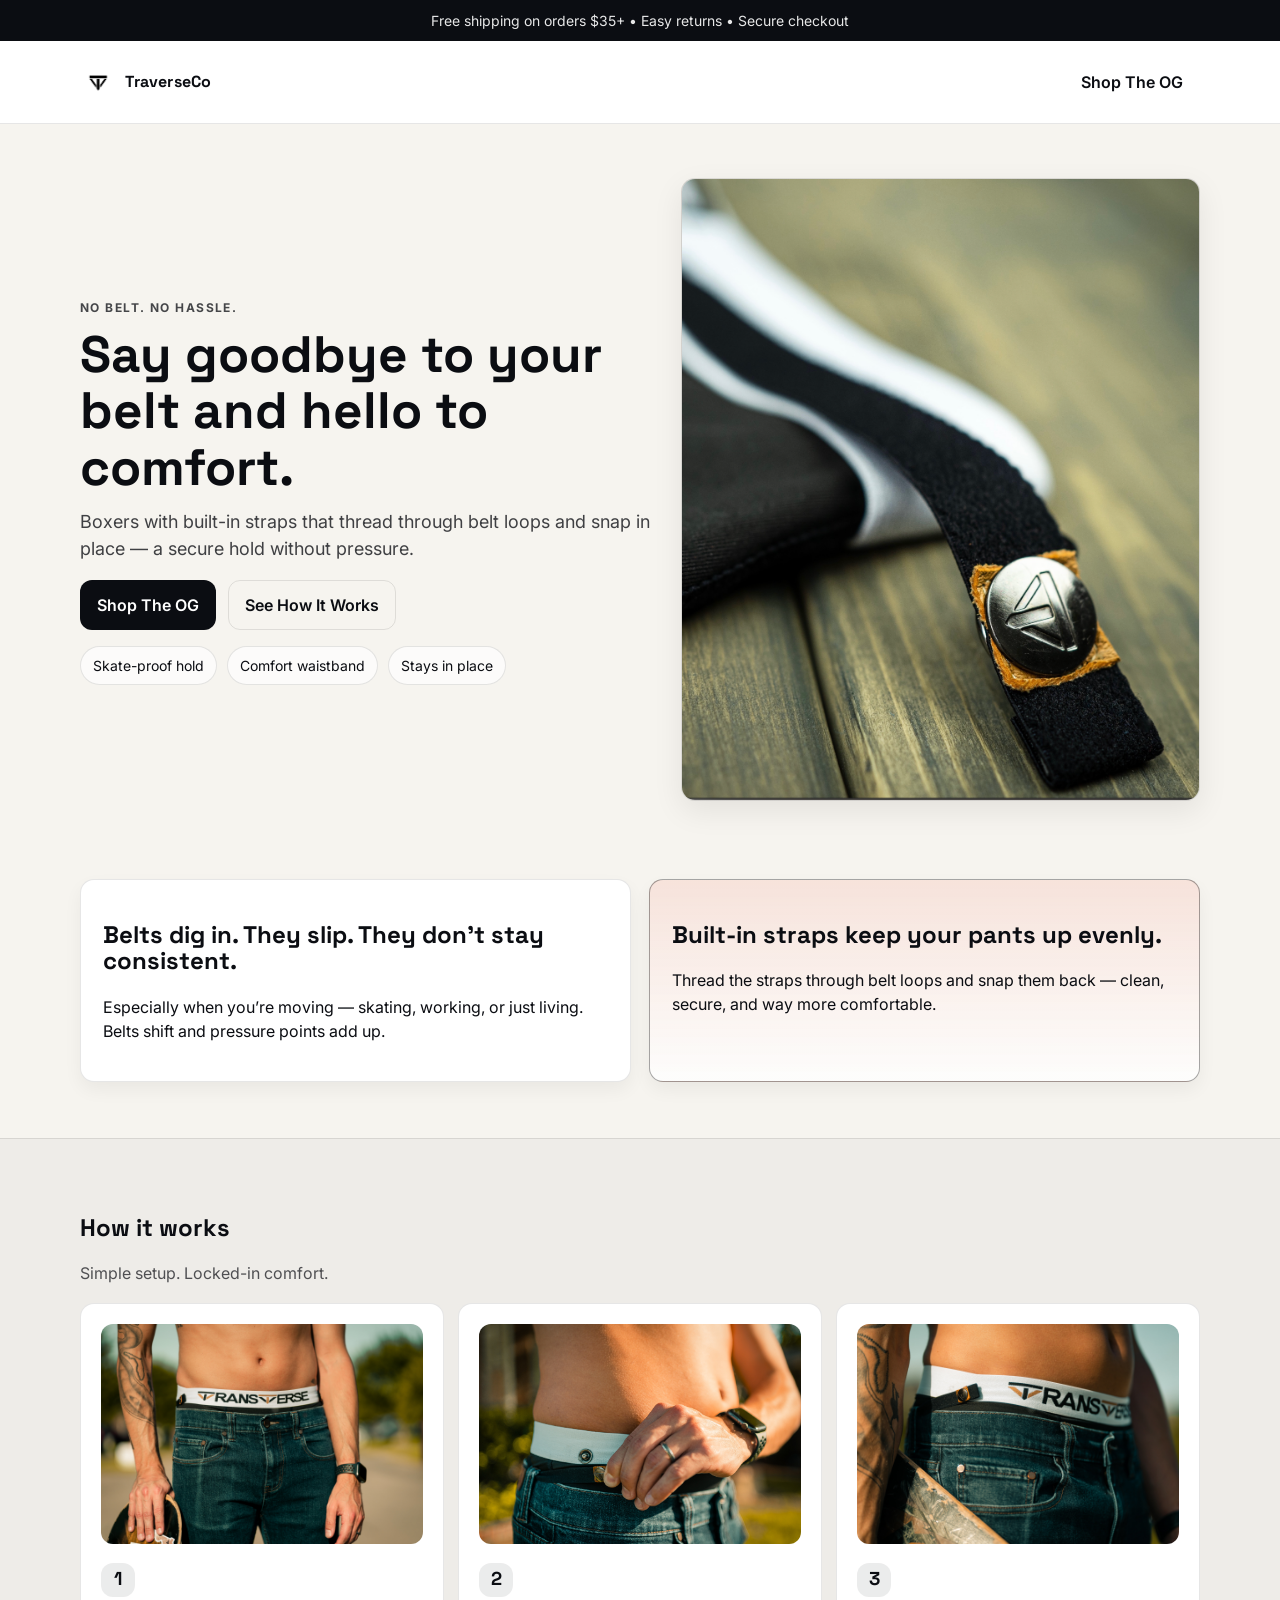
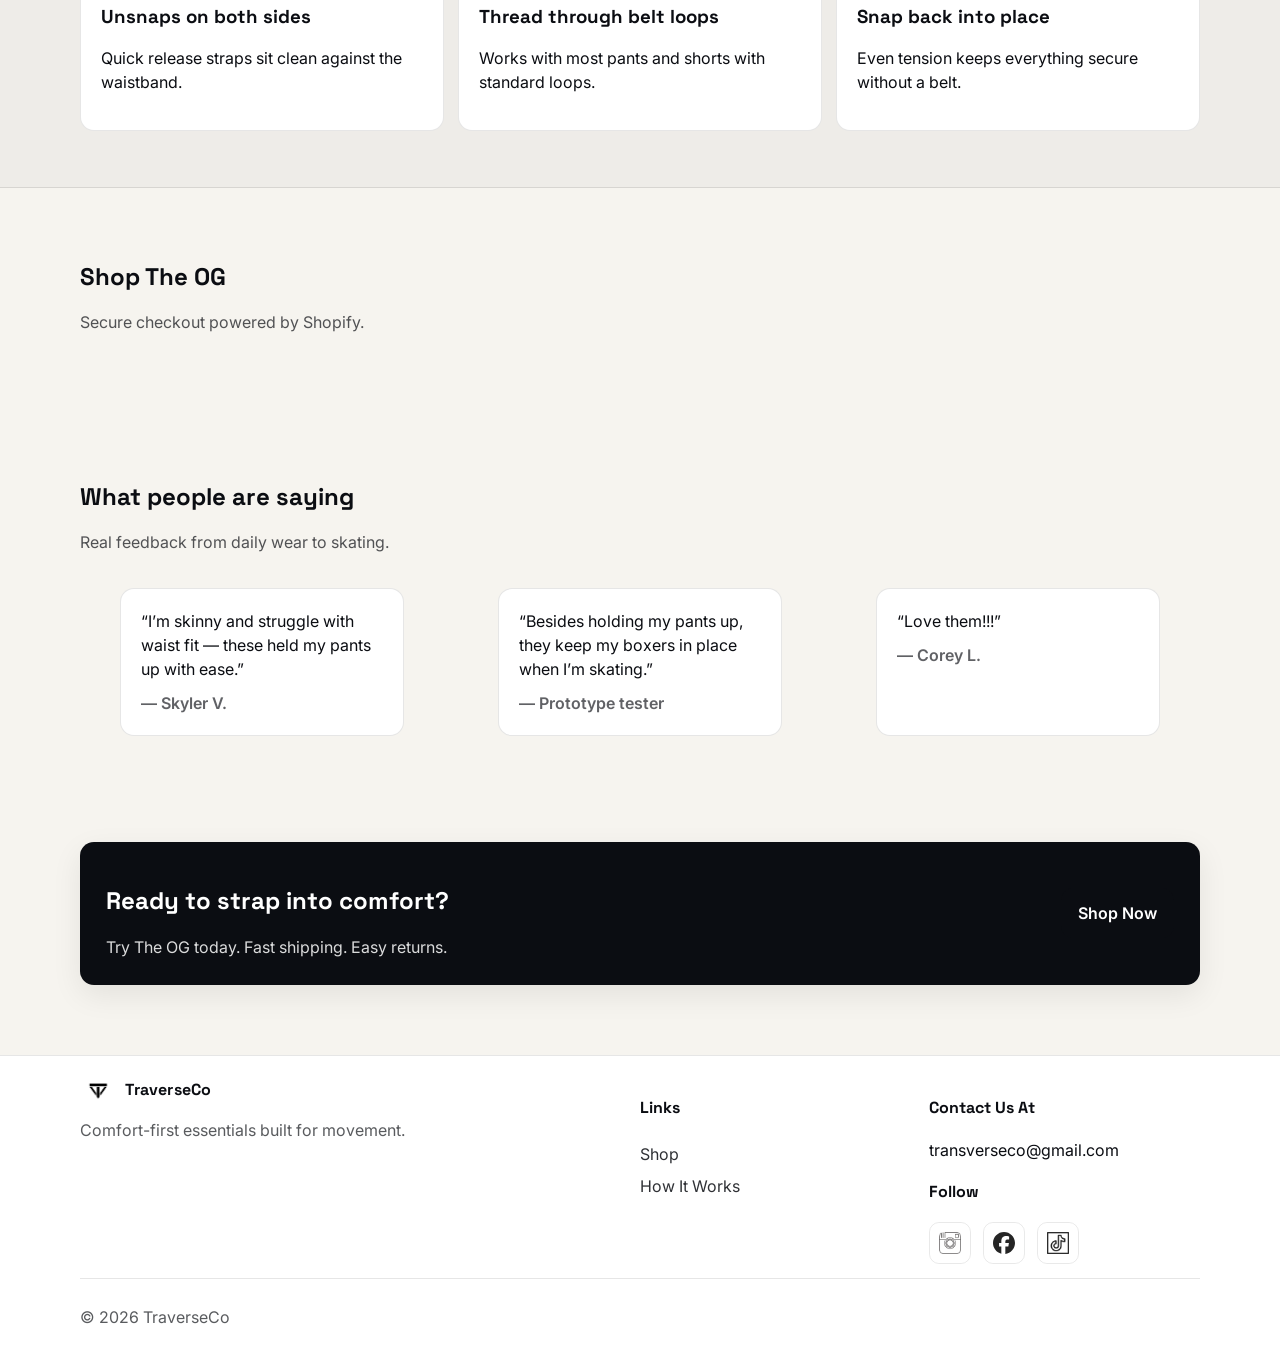
==== commit 8d6ac8fc: "Add Shopify buy button embed" ====
--- a/index.html
+++ b/index.html
@@ -35,27 +35,28 @@
       </a>
 
       <div class="header-actions">
-        <a class="btn btn-ghost" href="https://shop.transverseco.com/products/the-og">Shop The OG</a>
-      </div>
-
-      <button class="hamburger" aria-label="Open menu" aria-expanded="false">
+        <!-- UPDATED: scrolls to embedded Shopify section -->
+        <a class="btn btn-ghost" href="#shop">Shop The OG</a>
+      </div>
+
+      <button class="hamburger" type="button" aria-label="Open menu" aria-expanded="false">
         <span></span><span></span><span></span>
       </button>
     </div>
 
     <div class="mobile-nav" hidden>
-      <a href="https://shop.transverseco.com/products/the-og">Shop</a>
+      <a href="#shop">Shop</a>
       <a href="#how-it-works">How It Works</a>
       <a href="faq.html">FAQ</a>
       <a href="about.html">About</a>
     </div>
   </header>
 
-  <!-- Hero -->
+  <!-- Main -->
   <main>
+    <!-- Hero -->
     <section class="hero">
       <div class="container hero-grid">
-
         <div class="hero-copy">
           <p class="eyebrow">No belt. No hassle.</p>
           <h1>Say goodbye to your belt and hello to comfort.</h1>
@@ -64,8 +65,8 @@
           </p>
 
           <div class="hero-ctas">
-            <a class="btn btn-primary" href="https://shop.transverseco.com/products/the-og">Shop The OG</a>
-            <!-- UPDATED: jump to section -->
+            <!-- UPDATED: scrolls to embedded Shopify section -->
+            <a class="btn btn-primary" href="#shop">Shop The OG</a>
             <a class="btn btn-outline" href="#how-it-works">See How It Works</a>
           </div>
 
@@ -81,7 +82,6 @@
             <img src="assets/hero.jpg" alt="TraverseCo built-in strap system" class="hero-img">
           </div>
         </div>
-
       </div>
     </section>
 
@@ -99,53 +99,47 @@
       </div>
     </section>
 
-   <!-- How it works (3 steps) -->
-   <!-- UPDATED: added id for anchor scrolling -->
-<section id="how-it-works" class="section section-muted">
-  <div class="container">
-    <div class="section-head">
-      <h2>How it works</h2>
-      <p>Simple setup. Locked-in comfort.</p>
-    </div>
-
-    <div class="steps">
-
-      <article class="step">
-        <img src="assets/how-step-0.JPG" alt="Not threaded through belt loops" class="step-img">
-
-        <h3>
-          <span class="step-num">1</span>
-          Unsnaps on both sides
-        </h3>
-
-        <p>Quick release straps sit clean against the waistband.</p>
-      </article>
-
-      <article class="step">
-        <img src="assets/how-step-1.JPG" alt="Thread through belt loops" class="step-img">
-
-        <h3>
-          <span class="step-num">2</span>
-          Thread through belt loops
-        </h3>
-
-        <p>Works with most pants and shorts with standard loops.</p>
-      </article>
-
-      <article class="step">
-        <img src="assets/how-step-2.JPG" alt="Threaded through belt loops" class="step-img">
-
-        <h3>
-          <span class="step-num">3</span>
-          Snap back into place
-        </h3>
-
-        <p>Even tension keeps everything secure without a belt.</p>
-      </article>
-
-    </div>
-  </div>
-</section>
+    <!-- How it works (3 steps) -->
+    <section id="how-it-works" class="section section-muted">
+      <div class="container">
+        <div class="section-head">
+          <h2>How it works</h2>
+          <p>Simple setup. Locked-in comfort.</p>
+        </div>
+
+        <div class="steps">
+          <article class="step">
+            <img src="assets/how-step-0.JPG" alt="Not threaded through belt loops" class="step-img">
+            <h3><span class="step-num">1</span> Unsnaps on both sides</h3>
+            <p>Quick release straps sit clean against the waistband.</p>
+          </article>
+
+          <article class="step">
+            <img src="assets/how-step-1.JPG" alt="Thread through belt loops" class="step-img">
+            <h3><span class="step-num">2</span> Thread through belt loops</h3>
+            <p>Works with most pants and shorts with standard loops.</p>
+          </article>
+
+          <article class="step">
+            <img src="assets/how-step-2.JPG" alt="Threaded through belt loops" class="step-img">
+            <h3><span class="step-num">3</span> Snap back into place</h3>
+            <p>Even tension keeps everything secure without a belt.</p>
+          </article>
+        </div>
+      </div>
+    </section>
+
+    <!-- Shopify Buy Button (The OG) -->
+    <section class="section" id="shop">
+      <div class="container">
+        <div class="section-head">
+          <h2>Shop The OG</h2>
+          <p>Secure checkout powered by Shopify.</p>
+        </div>
+
+        <div id="product-component-1770952349925"></div>
+      </div>
+    </section>
 
     <!-- Reviews -->
     <section class="section">
@@ -179,56 +173,122 @@
           <h2>Ready to strap into comfort?</h2>
           <p>Try The OG today. Fast shipping. Easy returns.</p>
         </div>
-        <a class="btn btn-primary" href="https://shop.transverseco.com/products/the-og">Shop Now</a>
+        <!-- UPDATED: scrolls to embedded Shopify section -->
+        <a class="btn btn-primary" href="#shop">Shop Now</a>
       </div>
     </section>
   </main>
 
   <!-- Footer -->
-  <footer class="footer">
+  <footer class="footer" id="contact">
     <div class="container footer-grid">
       <div>
         <div class="brand brand-footer">
           <img src="assets/logo.png" alt="TraverseCo logo" class="brand-logo">
-                    <span class="brand-name">TraverseCo</span>
+          <span class="brand-name">TraverseCo</span>
         </div>
         <p class="muted">Comfort-first essentials built for movement.</p>
       </div>
 
       <div>
         <h4>Links</h4>
-        <a href="https://shop.transverseco.com/products/the-og">Shop</a>
+        <a href="#shop">Shop</a>
         <a href="#how-it-works">How It Works</a>
       </div>
 
       <div>
-        <h4>Contact Us At </h4>
-        <P>transverseco@gmail.com</P>
-        <div>
-          <h4>Follow</h4>
-        
-          <div class="socials">
-        
-            <a href="https://www.instagram.com/transverseco" target="_blank" aria-label="Instagram">
-              <img src="assets/insta.png" alt="Instagram">
-            </a>
-        
-            <a href="https://www.facebook.com/TransverseCo/" target="_blank" aria-label="Facebook">
-              <img src="assets/facebook.svg" alt="Facebook">
-            </a>
-        
-            <a href="https://www.tiktok.com/@transverseco" target="_blank" aria-label="TikTok">
-              <img src="assets/tiktok.png" alt="TikTok">
-            </a>
-        
-          </div>
-        </div>      </div>
-    </div>
+        <h4>Contact Us At</h4>
+        <p>transverseco@gmail.com</p>
+
+        <h4>Follow</h4>
+        <div class="socials">
+          <a href="https://www.instagram.com/transverseco" target="_blank" rel="noopener noreferrer" aria-label="Instagram">
+            <img src="assets/insta.png" alt="Instagram">
+          </a>
+
+          <a href="https://www.facebook.com/TransverseCo/" target="_blank" rel="noopener noreferrer" aria-label="Facebook">
+            <img src="assets/facebook.svg" alt="Facebook">
+          </a>
+
+          <a href="https://www.tiktok.com/@transverseco" target="_blank" rel="noopener noreferrer" aria-label="TikTok">
+            <img src="assets/tiktok.png" alt="TikTok">
+          </a>
+        </div>
+      </div>
+    </div>
+
     <div class="container footer-bottom">
       <p class="muted">© <span id="year"></span> TraverseCo</p>
     </div>
   </footer>
 
   <script src="js/main.js"></script>
+
+  <!-- Shopify Buy Button embed -->
+  <script type="text/javascript">
+    (function () {
+      var scriptURL = 'https://sdks.shopifycdn.com/buy-button/latest/buy-button-storefront.min.js';
+
+      if (window.ShopifyBuy) {
+        if (window.ShopifyBuy.UI) ShopifyBuyInit();
+        else loadScript();
+      } else {
+        loadScript();
+      }
+
+      function loadScript() {
+        var script = document.createElement('script');
+        script.async = true;
+        script.src = scriptURL;
+        (document.head || document.body).appendChild(script);
+        script.onload = ShopifyBuyInit;
+      }
+
+      function ShopifyBuyInit() {
+        var client = ShopifyBuy.buildClient({
+          domain: 'transverseco.myshopify.com',
+          storefrontAccessToken: 'a1bdb6acef088749ebad0df71779a68e',
+        });
+
+        ShopifyBuy.UI.onReady(client).then(function (ui) {
+          ui.createComponent('product', {
+            id: '1934410055746',
+            node: document.getElementById('product-component-1770952349925'),
+            moneyFormat: '%24%7B%7Bamount%7D%7D',
+            options: {
+              product: {
+                styles: {
+                  product: { "max-width": "100%", "margin": "0" },
+                  button: {
+                    "background-color": "#0b0d12",
+                    "color": "#ffffff",
+                    "font-family": "Inter, system-ui, -apple-system, Segoe UI, Roboto, Arial, sans-serif",
+                    "font-weight": "600",
+                    "border-radius": "12px",
+                    "padding": "12px 16px"
+                  },
+                  title: { "font-family": "\"Space Grotesk\", Inter, sans-serif", "font-weight": "700" },
+                  price: { "font-family": "Inter, system-ui, -apple-system, Segoe UI, Roboto, Arial, sans-serif" }
+                },
+                text: { button: "Add to cart" }
+              },
+              cart: { text: { total: "Subtotal", button: "Checkout" } },
+              toggle: {
+                styles: {
+                  toggle: {
+                    "background-color": "#0b0d12",
+                    "font-family": "Inter, system-ui, -apple-system, Segoe UI, Roboto, Arial, sans-serif",
+                    "font-weight": "600",
+                    "border-radius": "12px"
+                  }
+                }
+              }
+            }
+          });
+        });
+      }
+    })();
+  </script>
+
 </body>
 </html>
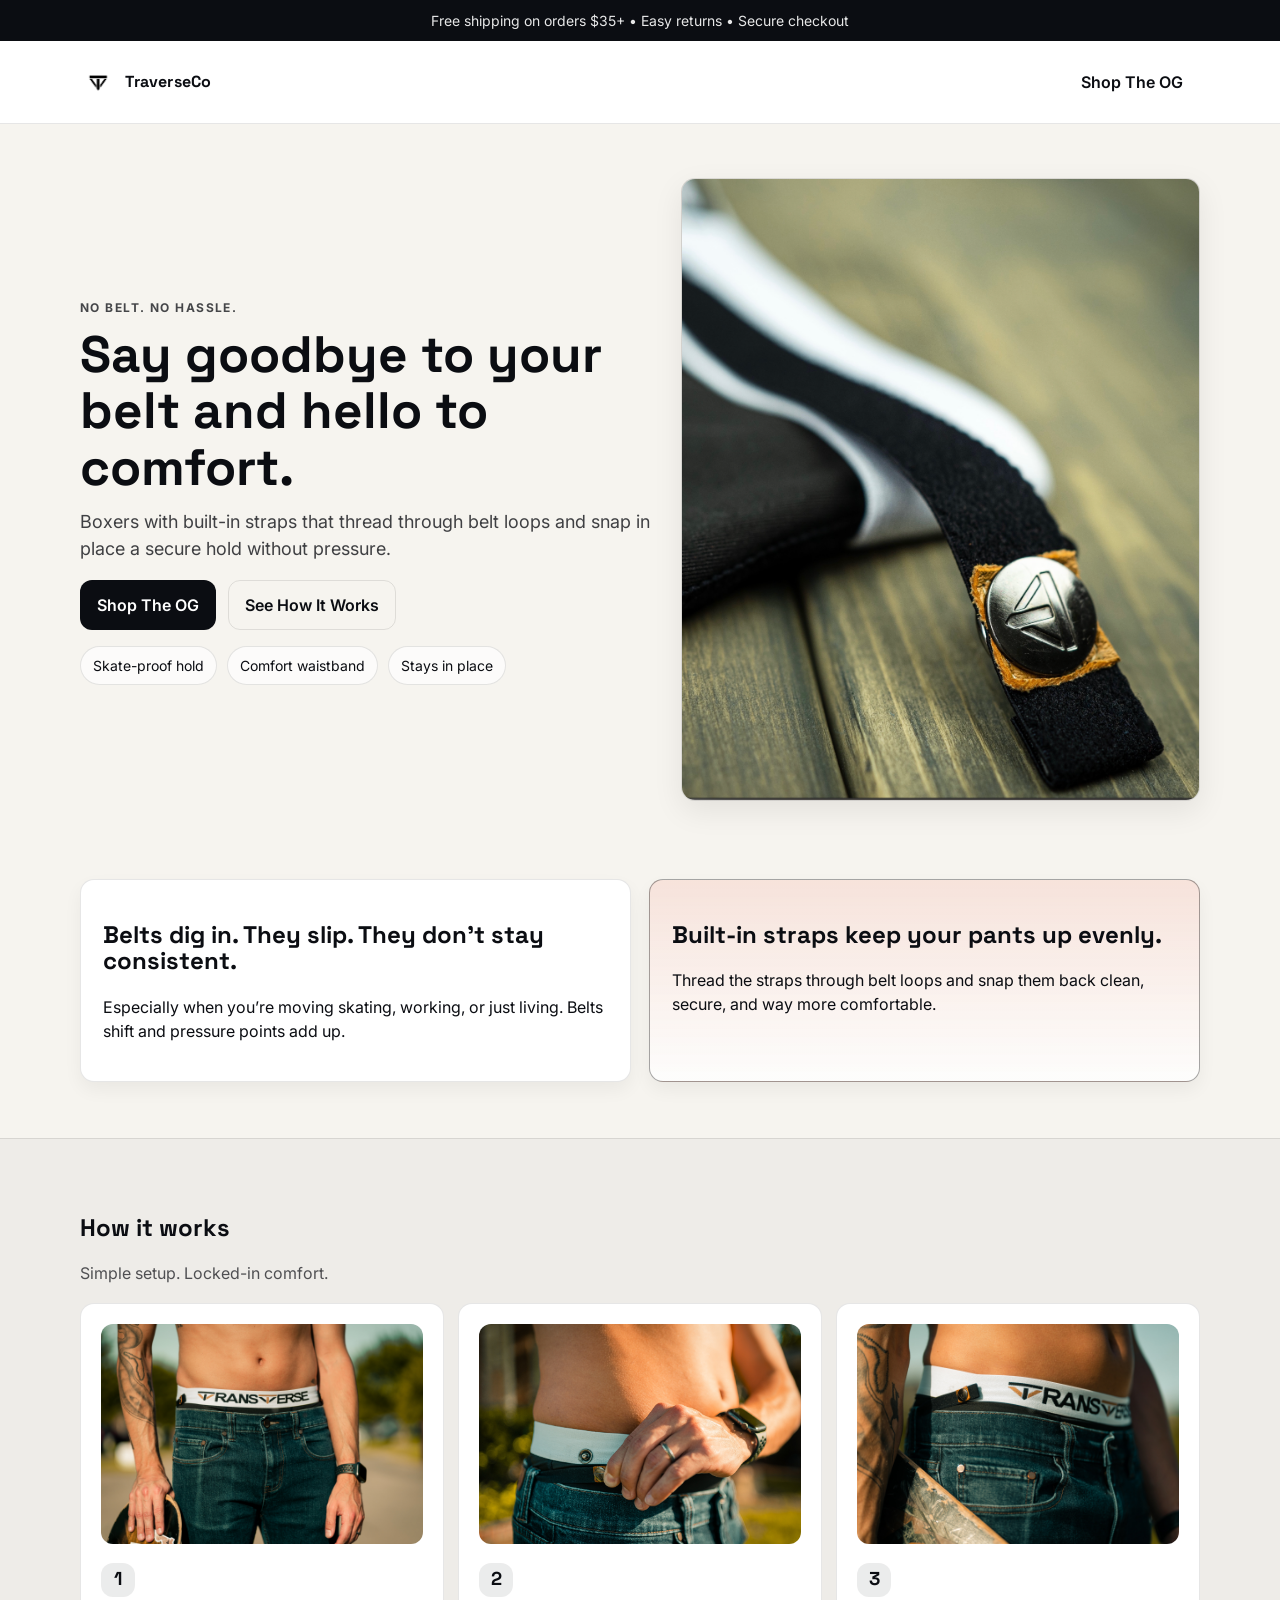
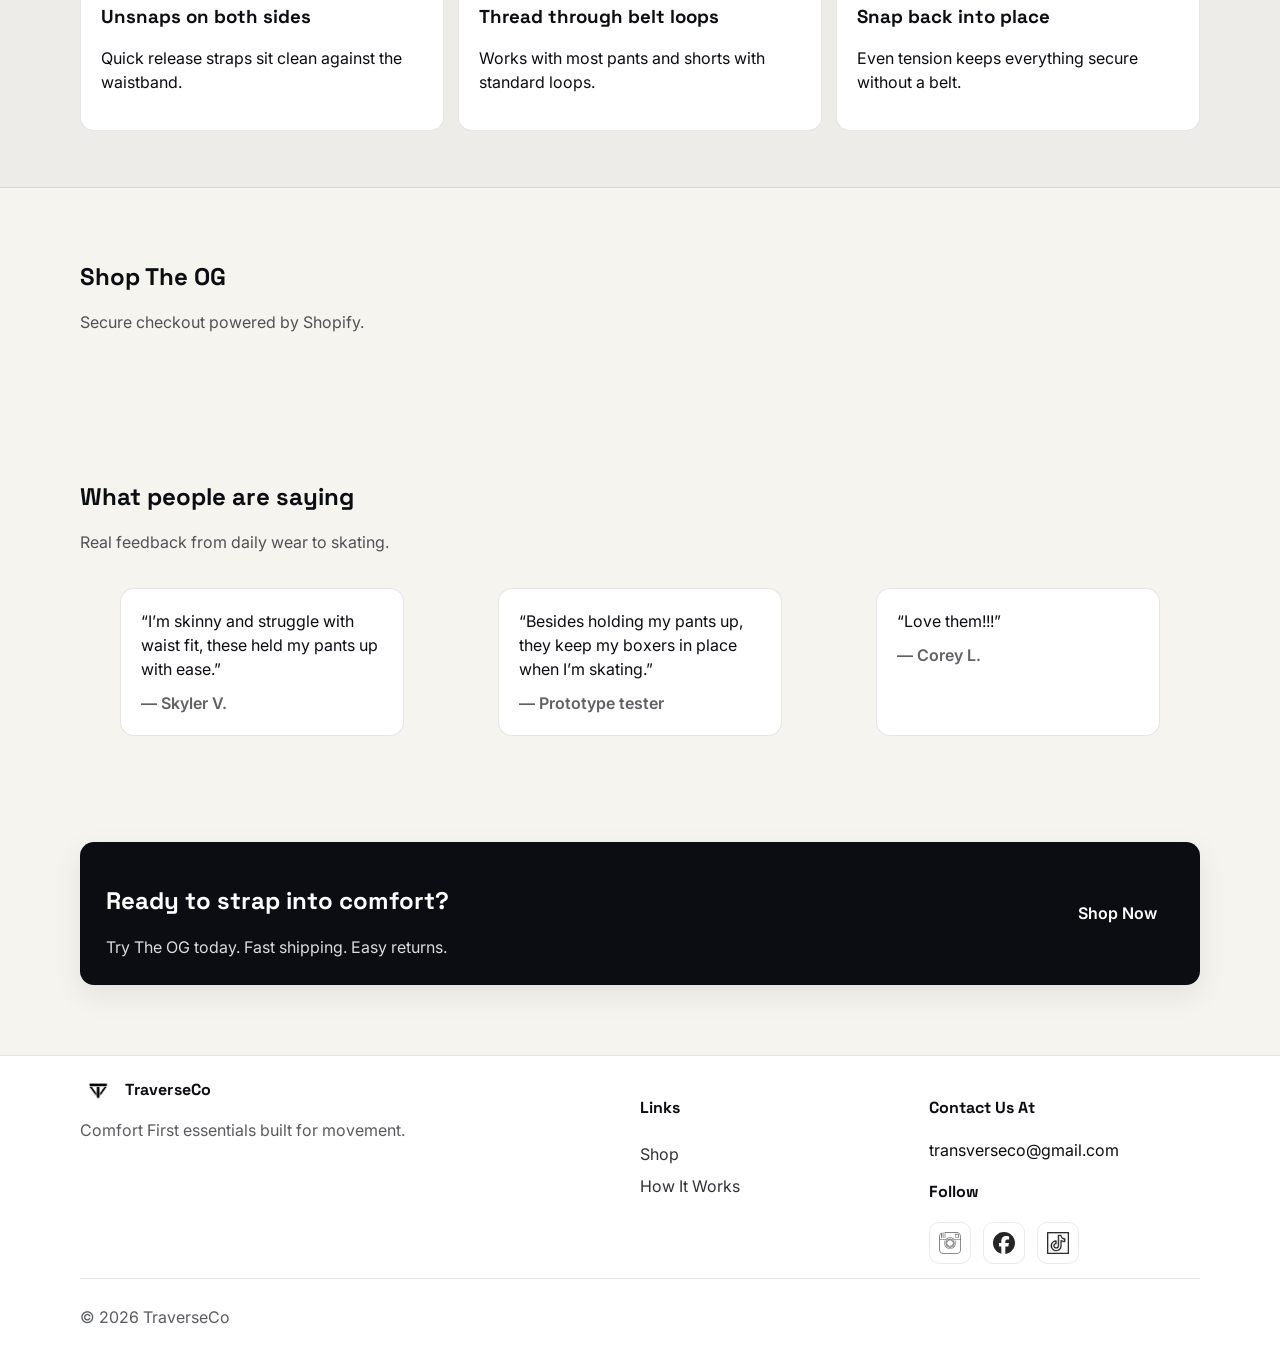
==== commit 883985e9: "Update homepage" ====
--- a/index.html
+++ b/index.html
@@ -61,7 +61,7 @@
           <p class="eyebrow">No belt. No hassle.</p>
           <h1>Say goodbye to your belt and hello to comfort.</h1>
           <p class="lead">
-            Boxers with built-in straps that thread through belt loops and snap in place — a secure hold without pressure.
+            Boxers with built-in straps that thread through belt loops and snap in place a secure hold without pressure.
           </p>
 
           <div class="hero-ctas">
@@ -90,11 +90,11 @@
       <div class="container two-col">
         <div class="card">
           <h2>Belts dig in. They slip. They don’t stay consistent.</h2>
-          <p>Especially when you’re moving — skating, working, or just living. Belts shift and pressure points add up.</p>
+          <p>Especially when you’re moving skating, working, or just living. Belts shift and pressure points add up.</p>
         </div>
         <div class="card accent">
           <h2>Built-in straps keep your pants up evenly.</h2>
-          <p>Thread the straps through belt loops and snap them back — clean, secure, and way more comfortable.</p>
+          <p>Thread the straps through belt loops and snap them back clean, secure, and way more comfortable.</p>
         </div>
       </div>
     </section>
@@ -151,7 +151,7 @@
 
         <div class="reviews">
           <figure class="review">
-            <blockquote>“I’m skinny and struggle with waist fit — these held my pants up with ease.”</blockquote>
+            <blockquote>“I’m skinny and struggle with waist fit, these held my pants up with ease.”</blockquote>
             <figcaption>— Skyler V.</figcaption>
           </figure>
           <figure class="review">
@@ -187,7 +187,7 @@
           <img src="assets/logo.png" alt="TraverseCo logo" class="brand-logo">
           <span class="brand-name">TraverseCo</span>
         </div>
-        <p class="muted">Comfort-first essentials built for movement.</p>
+        <p class="muted">Comfort First essentials built for movement.</p>
       </div>
 
       <div>
--- a/css/style.css
+++ b/css/style.css
@@ -325,6 +325,13 @@
   height:22px;
   object-fit:contain;
 }
+
+/* Center Shopify product embed */
+#product-component-1770952349925 {
+  display: flex;
+  justify-content: center;
+}
+
 /* Responsive */
 @media (max-width: 900px){
   .nav{display:none}
